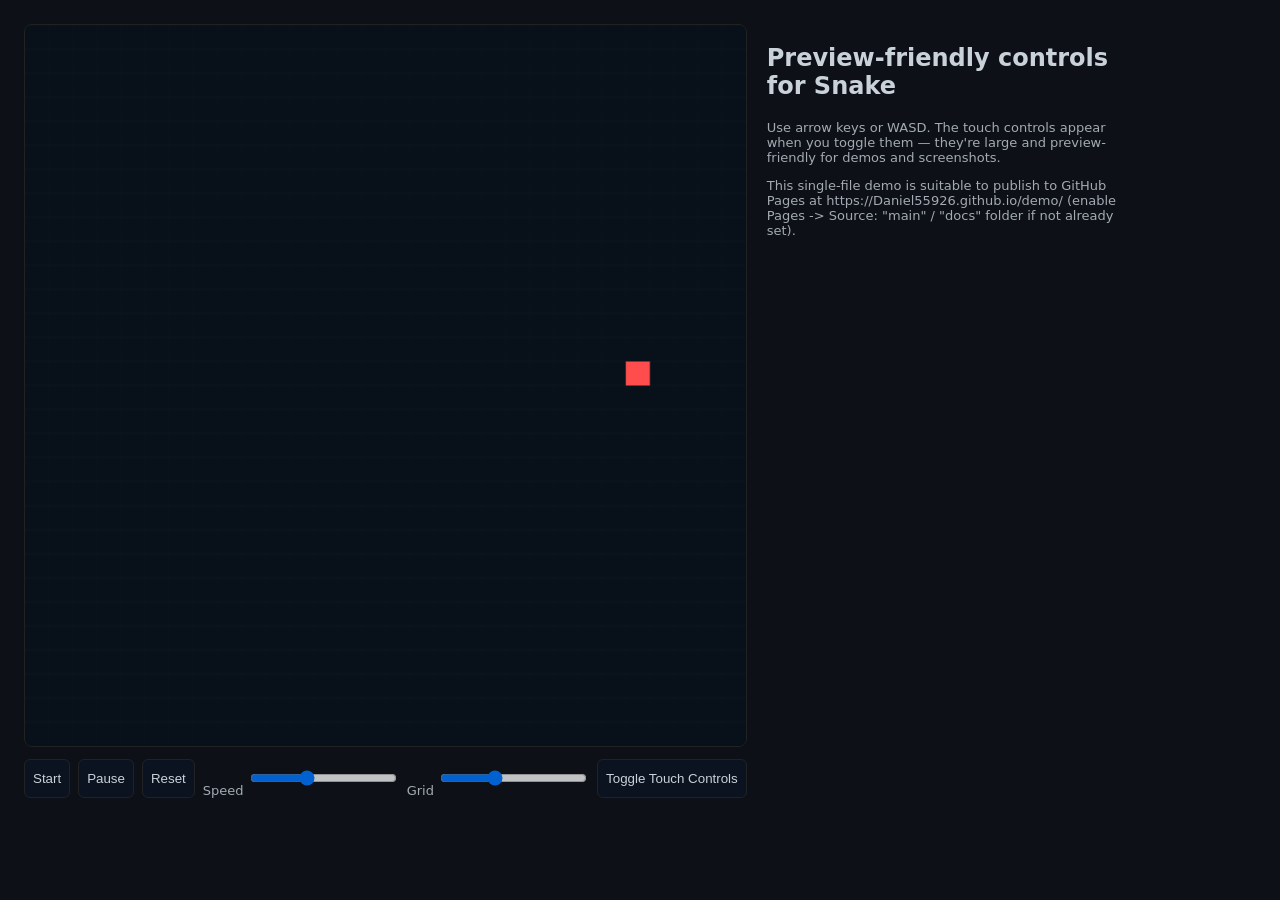
==== docs/index.html @ 6aee1303 "Add demo page (docs/index.html) for snake preview" ====
<!doctype html>
<html lang="en">
<head>
  <meta charset="utf-8" />
  <meta name="viewport" content="width=device-width,initial-scale=1" />
  <title>Snake Preview — Demo</title>
  <style>
    :root{--bg:#0d1117;--fg:#c9d1d9;--accent:#2ea44f}
    body{margin:0;font-family:system-ui,Segoe UI,Roboto,Helvetica,Arial,sans-serif;background:var(--bg);color:var(--fg);display:flex;gap:20px;align-items:flex-start;padding:24px}
    .wrap{display:flex;flex-direction:column;gap:12px}
    canvas{background:#08111a;border:1px solid #222;border-radius:8px}
    .controls{display:flex;flex-wrap:wrap;gap:8px}
    .controls button, .controls input[type=range]{background:#0b1220;color:var(--fg);border:1px solid #222;padding:8px;border-radius:6px}
    .meta{max-width:360px}
    .hint{opacity:.8;font-size:13px}
  </style>
</head>
<body>
  <div class="wrap">
    <canvas id="c" width="480" height="480"></canvas>
    <div class="controls">
      <button id="start">Start</button>
      <button id="pause">Pause</button>
      <button id="reset">Reset</button>
      <label class="hint">Speed <input id="speed" type="range" min="1" max="15" value="6"/></label>
      <label class="hint">Grid <input id="grid" type="range" min="8" max="32" value="16"/></label>
      <button id="controlsToggle">Toggle Touch Controls</button>
    </div>
  </div>
  <div class="meta">
    <h2>Preview-friendly controls for Snake</h2>
    <p class="hint">Use arrow keys or WASD. The touch controls appear when you toggle them — they're large and preview-friendly for demos and screenshots.</p>
    <p class="hint">This single-file demo is suitable to publish to GitHub Pages at https://Daniel55926.github.io/demo/ (enable Pages -> Source: "main" / "docs" folder if not already set).</p>
    <div id="touch" style="display:none;margin-top:12px;">
      <div style="display:flex;gap:6px;flex-wrap:wrap;">
        <button data-dir="up" style="padding:18px 22px;font-size:18px">↑</button>
        <button data-dir="left" style="padding:18px 22px;font-size:18px">←</button>
        <button data-dir="down" style="padding:18px 22px;font-size:18px">↓</button>
        <button data-dir="right" style="padding:18px 22px;font-size:18px">→</button>
      </div>
    </div>
  </div>

  <script>
    const canvas = document.getElementById('c');
    const ctx = canvas.getContext('2d');
    let grid = 16;
    let speed = 6;
    let px = 10, py = 10;
    let vx = 0, vy = 0;
    let trail = [];
    let tail = 5;
    let appleX = 15, appleY = 15;
    let running = false;
    const startBtn = document.getElementById('start');
    const pauseBtn = document.getElementById('pause');
    const resetBtn = document.getElementById('reset');
    const speedInput = document.getElementById('speed');
    const gridInput = document.getElementById('grid');
    const controlsToggle = document.getElementById('controlsToggle');
    const touchArea = document.getElementById('touch');

    function rnd(min,max){return Math.floor(Math.random()*(max-min+1))+min}
    function placeApple(){appleX = rnd(0, (canvas.width/grid)-1); appleY = rnd(0, (canvas.height/grid)-1)}

    function gameLoop(){
      if(!running) return;
      for(let i=0;i<speed;i++){ 
        px += vx; py += vy;
        if(px<0) px = canvas.width/grid -1;
        if(px>canvas.width/grid-1) px = 0;
        if(py<0) py = canvas.height/grid -1;
        if(py>canvas.height/grid-1) py = 0;
        trail.push({x:px,y:py});
        while(trail.length>tail) trail.shift();
        for(let t of trail){
          if(t.x===px && t.y===py && !(t===trail[trail.length-1])){ // collided
            running=false; break;
          }
        }
        if(px===appleX && py===appleY){ tail++; placeApple(); }
      }
      draw();
      setTimeout(gameLoop, 1000/20);
    }

    function draw(){
      ctx.fillStyle = '#08111a'; ctx.fillRect(0,0,canvas.width,canvas.height);
      // apple
      ctx.fillStyle = '#ff4d4d'; ctx.fillRect(appleX*grid, appleY*grid, grid, grid);
      // snake
      ctx.fillStyle = '#2ea44f';
      for(let s of trail) ctx.fillRect(s.x*grid+1, s.y*grid+1, grid-2, grid-2);
      // grid overlay if small
      if(grid<=18){ ctx.strokeStyle='rgba(255,255,255,0.02)'; ctx.lineWidth=1; for(let x=0;x<canvas.width;x+=grid){ctx.beginPath();ctx.moveTo(x,0);ctx.lineTo(x,canvas.height);ctx.stroke()} for(let y=0;y<canvas.height;y+=grid){ctx.beginPath();ctx.moveTo(0,y);ctx.lineTo(canvas.width,y);ctx.stroke()} }
    }

    function reset(){ px=10;py=10;vx=0;vy=0;trail=[];tail=5;placeApple(); draw(); }

    document.addEventListener('keydown', e=>{
      const k = e.key.toLowerCase();
      if(['arrowup','w'].includes(e.key.toLowerCase())){ vx=0;vy=-1 }
      if(['arrowdown','s'].includes(e.key.toLowerCase())){ vx=0;vy=1 }
      if(['arrowleft','a'].includes(e.key.toLowerCase())){ vx=-1;vy=0 }
      if(['arrowright','d'].includes(e.key.toLowerCase())){ vx=1;vy=0 }
    });

    startBtn.addEventListener('click', ()=>{ if(!running){ running=true; gameLoop(); } });
    pauseBtn.addEventListener('click', ()=>{ running=false; });
    resetBtn.addEventListener('click', ()=>{ running=false; reset(); });
    speedInput.addEventListener('input', e=>{ speed = parseInt(e.target.value,10); });
    gridInput.addEventListener('input', e=>{ grid = parseInt(e.target.value,10); });
    controlsToggle.addEventListener('click', ()=>{ touchArea.style.display = touchArea.style.display==='none' ? 'block' : 'none' });

    touchArea.addEventListener('click', e=>{ const b = e.target.closest('button'); if(!b) return; const dir = b.dataset.dir; if(dir==='up'){vx=0;vy=-1} if(dir==='down'){vx=0;vy=1} if(dir==='left'){vx=-1;vy=0} if(dir==='right'){vx=1;vy=0} });

    // initial
    reset();
  </script>
</body>
</html>
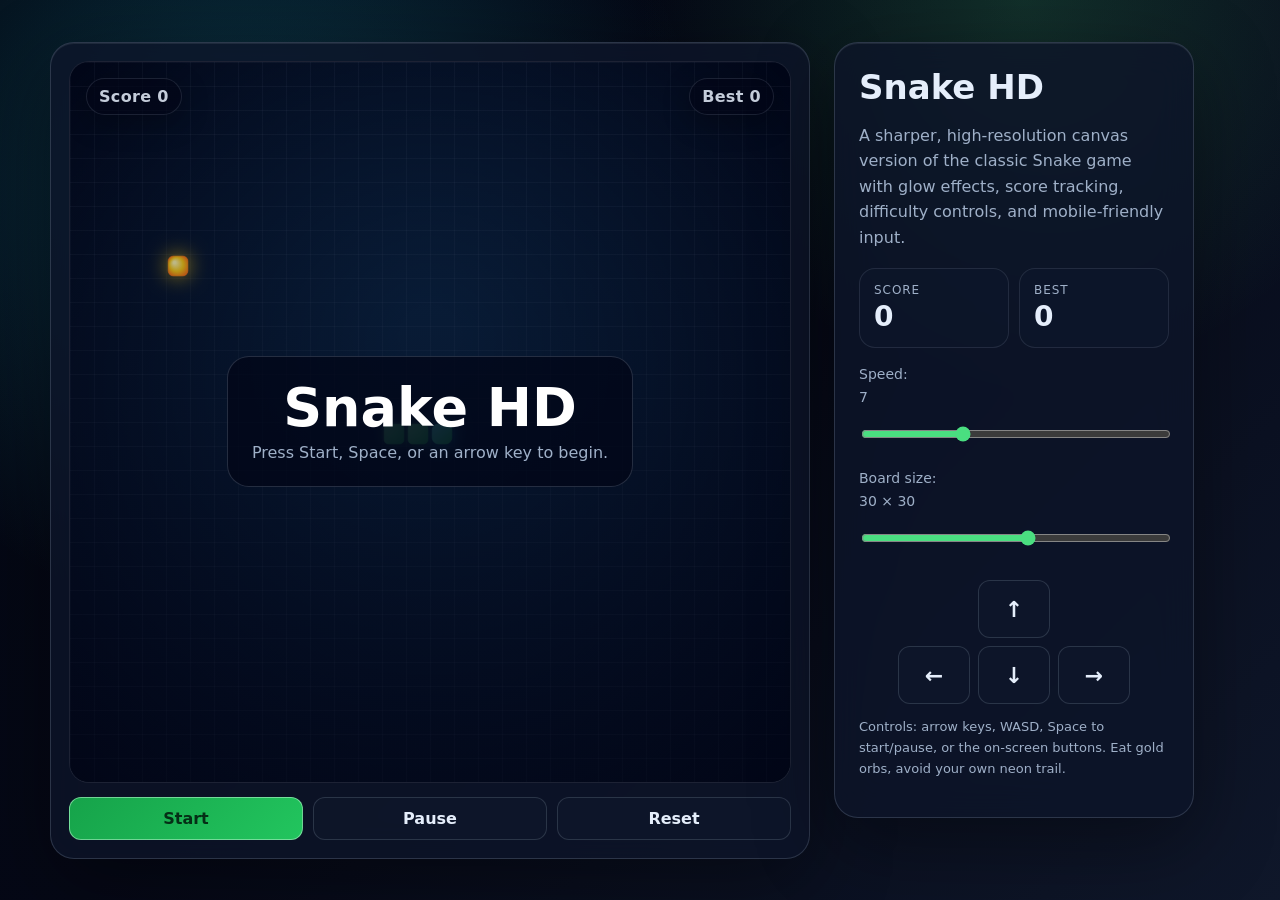
==== commit 0f46bd88: "Improve Snake HD demo" ====
--- a/docs/index.html
+++ b/docs/index.html
@@ -3,118 +3,390 @@
 <head>
   <meta charset="utf-8" />
   <meta name="viewport" content="width=device-width,initial-scale=1" />
-  <title>Snake Preview — Demo</title>
+  <title>Snake HD — Demo</title>
   <style>
-    :root{--bg:#0d1117;--fg:#c9d1d9;--accent:#2ea44f}
-    body{margin:0;font-family:system-ui,Segoe UI,Roboto,Helvetica,Arial,sans-serif;background:var(--bg);color:var(--fg);display:flex;gap:20px;align-items:flex-start;padding:24px}
-    .wrap{display:flex;flex-direction:column;gap:12px}
-    canvas{background:#08111a;border:1px solid #222;border-radius:8px}
-    .controls{display:flex;flex-wrap:wrap;gap:8px}
-    .controls button, .controls input[type=range]{background:#0b1220;color:var(--fg);border:1px solid #222;padding:8px;border-radius:6px}
-    .meta{max-width:360px}
-    .hint{opacity:.8;font-size:13px}
+    :root{
+      color-scheme:dark;
+      --bg:#050816;
+      --panel:rgba(13,21,42,.78);
+      --panel-border:rgba(148,163,184,.24);
+      --fg:#e5eefb;
+      --muted:#9fb0c8;
+      --accent:#4ade80;
+      --accent-2:#22d3ee;
+      --danger:#fb7185;
+      --gold:#facc15;
+    }
+    *{box-sizing:border-box}
+    body{
+      min-height:100vh;
+      margin:0;
+      font-family:Inter,ui-sans-serif,system-ui,-apple-system,BlinkMacSystemFont,"Segoe UI",Roboto,Helvetica,Arial,sans-serif;
+      color:var(--fg);
+      background:
+        radial-gradient(circle at 20% 20%,rgba(34,211,238,.22),transparent 28rem),
+        radial-gradient(circle at 80% 0%,rgba(74,222,128,.18),transparent 24rem),
+        linear-gradient(135deg,#030712 0%,var(--bg) 45%,#0f172a 100%);
+      display:grid;
+      place-items:center;
+      padding:24px;
+    }
+    .shell{
+      width:min(1180px,100%);
+      display:grid;
+      grid-template-columns:minmax(320px,760px) minmax(280px,360px);
+      gap:24px;
+      align-items:start;
+    }
+    .card{
+      background:var(--panel);
+      border:1px solid var(--panel-border);
+      border-radius:24px;
+      box-shadow:0 24px 80px rgba(0,0,0,.38), inset 0 1px 0 rgba(255,255,255,.08);
+      backdrop-filter:blur(18px);
+    }
+    .game-card{padding:18px}
+    .canvas-wrap{
+      position:relative;
+      overflow:hidden;
+      border-radius:20px;
+      border:1px solid rgba(148,163,184,.18);
+      background:#020617;
+      box-shadow:inset 0 0 50px rgba(34,211,238,.08);
+    }
+    canvas{
+      display:block;
+      width:100%;
+      aspect-ratio:1/1;
+      image-rendering:auto;
+    }
+    .hud{
+      position:absolute;
+      inset:16px 16px auto 16px;
+      display:flex;
+      justify-content:space-between;
+      gap:12px;
+      pointer-events:none;
+    }
+    .pill{
+      padding:8px 12px;
+      border-radius:999px;
+      background:rgba(2,6,23,.64);
+      border:1px solid rgba(148,163,184,.2);
+      color:var(--fg);
+      font-weight:700;
+      letter-spacing:.02em;
+      box-shadow:0 8px 28px rgba(0,0,0,.28);
+    }
+    .overlay{
+      position:absolute;
+      inset:0;
+      display:grid;
+      place-items:center;
+      padding:24px;
+      text-align:center;
+      background:linear-gradient(180deg,rgba(2,6,23,.12),rgba(2,6,23,.62));
+      opacity:0;
+      pointer-events:none;
+      transition:opacity .2s ease;
+    }
+    .overlay.visible{opacity:1;pointer-events:auto}
+    .overlay-panel{
+      max-width:440px;
+      padding:24px;
+      border-radius:22px;
+      background:rgba(2,6,23,.74);
+      border:1px solid rgba(148,163,184,.24);
+    }
+    .overlay h1{margin:0 0 8px;font-size:clamp(30px,5vw,54px);line-height:1;color:white}
+    .overlay p{margin:0;color:var(--muted)}
+    .controls{
+      display:grid;
+      grid-template-columns:repeat(3,1fr);
+      gap:10px;
+      margin-top:14px;
+    }
+    button,.select-row select,input[type=range]{
+      border:1px solid rgba(148,163,184,.22);
+      background:rgba(15,23,42,.84);
+      color:var(--fg);
+      border-radius:12px;
+      padding:11px 14px;
+      font:inherit;
+    }
+    button{
+      cursor:pointer;
+      font-weight:800;
+      transition:transform .14s ease,border-color .14s ease,background .14s ease;
+    }
+    button:hover{transform:translateY(-1px);border-color:rgba(74,222,128,.65)}
+    button.primary{background:linear-gradient(135deg,#16a34a,#22c55e);color:#052e16;border-color:rgba(187,247,208,.55)}
+    .side{padding:24px}
+    .side h1{margin:0 0 8px;font-size:34px}
+    .side p{color:var(--muted);line-height:1.6}
+    .stats{display:grid;grid-template-columns:1fr 1fr;gap:10px;margin:18px 0}
+    .stat{padding:14px;border-radius:16px;background:rgba(15,23,42,.72);border:1px solid rgba(148,163,184,.16)}
+    .stat small{display:block;color:var(--muted);font-size:12px;text-transform:uppercase;letter-spacing:.08em}
+    .stat strong{display:block;margin-top:3px;font-size:28px}
+    .settings{display:grid;gap:14px;margin-top:18px}
+    label{display:grid;gap:7px;color:var(--muted);font-size:14px}
+    input[type=range]{width:100%;accent-color:var(--accent)}
+    .touch-pad{display:grid;grid-template-columns:repeat(3,72px);gap:8px;justify-content:center;margin-top:20px}
+    .touch-pad button{min-height:58px;font-size:22px}
+    .touch-pad .blank{visibility:hidden}
+    .hint{font-size:13px;color:var(--muted)}
+    @media (max-width:900px){
+      body{padding:14px}.shell{grid-template-columns:1fr}.side{order:-1}.controls{grid-template-columns:1fr 1fr}.touch-pad{display:grid}
+    }
   </style>
 </head>
 <body>
-  <div class="wrap">
-    <canvas id="c" width="480" height="480"></canvas>
-    <div class="controls">
-      <button id="start">Start</button>
-      <button id="pause">Pause</button>
-      <button id="reset">Reset</button>
-      <label class="hint">Speed <input id="speed" type="range" min="1" max="15" value="6"/></label>
-      <label class="hint">Grid <input id="grid" type="range" min="8" max="32" value="16"/></label>
-      <button id="controlsToggle">Toggle Touch Controls</button>
-    </div>
-  </div>
-  <div class="meta">
-    <h2>Preview-friendly controls for Snake</h2>
-    <p class="hint">Use arrow keys or WASD. The touch controls appear when you toggle them — they're large and preview-friendly for demos and screenshots.</p>
-    <p class="hint">This single-file demo is suitable to publish to GitHub Pages at https://Daniel55926.github.io/demo/ (enable Pages -> Source: "main" / "docs" folder if not already set).</p>
-    <div id="touch" style="display:none;margin-top:12px;">
-      <div style="display:flex;gap:6px;flex-wrap:wrap;">
-        <button data-dir="up" style="padding:18px 22px;font-size:18px">↑</button>
-        <button data-dir="left" style="padding:18px 22px;font-size:18px">←</button>
-        <button data-dir="down" style="padding:18px 22px;font-size:18px">↓</button>
-        <button data-dir="right" style="padding:18px 22px;font-size:18px">→</button>
-      </div>
-    </div>
-  </div>
+  <main class="shell">
+    <section class="card game-card" aria-label="Snake game">
+      <div class="canvas-wrap">
+        <canvas id="game" width="960" height="960"></canvas>
+        <div class="hud">
+          <div class="pill">Score <span id="scoreHud">0</span></div>
+          <div class="pill">Best <span id="bestHud">0</span></div>
+        </div>
+        <div id="overlay" class="overlay visible">
+          <div class="overlay-panel">
+            <h1>Snake HD</h1>
+            <p id="overlayText">Press Start, Space, or an arrow key to begin.</p>
+          </div>
+        </div>
+      </div>
+      <div class="controls">
+        <button id="start" class="primary">Start</button>
+        <button id="pause">Pause</button>
+        <button id="reset">Reset</button>
+      </div>
+    </section>
+
+    <aside class="card side">
+      <h1>Snake HD</h1>
+      <p>A sharper, high-resolution canvas version of the classic Snake game with glow effects, score tracking, difficulty controls, and mobile-friendly input.</p>
+      <div class="stats">
+        <div class="stat"><small>Score</small><strong id="score">0</strong></div>
+        <div class="stat"><small>Best</small><strong id="best">0</strong></div>
+      </div>
+      <div class="settings">
+        <label>Speed: <span id="speedValue">7</span>
+          <input id="speed" type="range" min="4" max="14" value="7" />
+        </label>
+        <label>Board size: <span id="boardValue">30 × 30</span>
+          <input id="board" type="range" min="18" max="40" value="30" />
+        </label>
+      </div>
+      <div class="touch-pad" aria-label="Touch controls">
+        <button class="blank" tabindex="-1"> </button><button data-dir="up">↑</button><button class="blank" tabindex="-1"> </button>
+        <button data-dir="left">←</button><button data-dir="down">↓</button><button data-dir="right">→</button>
+      </div>
+      <p class="hint">Controls: arrow keys, WASD, Space to start/pause, or the on-screen buttons. Eat gold orbs, avoid your own neon trail.</p>
+    </aside>
+  </main>
 
   <script>
-    const canvas = document.getElementById('c');
+    const canvas = document.getElementById('game');
     const ctx = canvas.getContext('2d');
-    let grid = 16;
-    let speed = 6;
-    let px = 10, py = 10;
-    let vx = 0, vy = 0;
-    let trail = [];
-    let tail = 5;
-    let appleX = 15, appleY = 15;
-    let running = false;
-    const startBtn = document.getElementById('start');
-    const pauseBtn = document.getElementById('pause');
-    const resetBtn = document.getElementById('reset');
+    const scoreEls = [document.getElementById('score'), document.getElementById('scoreHud')];
+    const bestEls = [document.getElementById('best'), document.getElementById('bestHud')];
     const speedInput = document.getElementById('speed');
-    const gridInput = document.getElementById('grid');
-    const controlsToggle = document.getElementById('controlsToggle');
-    const touchArea = document.getElementById('touch');
-
-    function rnd(min,max){return Math.floor(Math.random()*(max-min+1))+min}
-    function placeApple(){appleX = rnd(0, (canvas.width/grid)-1); appleY = rnd(0, (canvas.height/grid)-1)}
-
-    function gameLoop(){
-      if(!running) return;
-      for(let i=0;i<speed;i++){ 
-        px += vx; py += vy;
-        if(px<0) px = canvas.width/grid -1;
-        if(px>canvas.width/grid-1) px = 0;
-        if(py<0) py = canvas.height/grid -1;
-        if(py>canvas.height/grid-1) py = 0;
-        trail.push({x:px,y:py});
-        while(trail.length>tail) trail.shift();
-        for(let t of trail){
-          if(t.x===px && t.y===py && !(t===trail[trail.length-1])){ // collided
-            running=false; break;
-          }
+    const boardInput = document.getElementById('board');
+    const speedValue = document.getElementById('speedValue');
+    const boardValue = document.getElementById('boardValue');
+    const overlay = document.getElementById('overlay');
+    const overlayText = document.getElementById('overlayText');
+
+    const state = {
+      board: 30,
+      speed: 7,
+      snake: [],
+      direction: {x: 1, y: 0},
+      nextDirection: {x: 1, y: 0},
+      apple: {x: 22, y: 15},
+      score: 0,
+      best: Number(localStorage.getItem('snake-hd-best') || 0),
+      running: false,
+      gameOver: false,
+      lastTime: 0,
+      accumulator: 0
+    };
+
+    function cellSize(){ return canvas.width / state.board; }
+    function center(){ return Math.floor(state.board / 2); }
+    function sameCell(a,b){ return a.x === b.x && a.y === b.y; }
+    function randomCell(){ return {x: Math.floor(Math.random() * state.board), y: Math.floor(Math.random() * state.board)}; }
+
+    function updateText(){
+      scoreEls.forEach(el => { el.textContent = state.score; });
+      bestEls.forEach(el => { el.textContent = state.best; });
+      speedValue.textContent = state.speed;
+      boardValue.textContent = `${state.board} × ${state.board}`;
+    }
+
+    function placeApple(){
+      let next = randomCell();
+      while(state.snake.some(segment => sameCell(segment, next))){ next = randomCell(); }
+      state.apple = next;
+    }
+
+    function reset(){
+      const mid = center();
+      state.snake = [
+        {x: mid, y: mid},
+        {x: mid - 1, y: mid},
+        {x: mid - 2, y: mid}
+      ];
+      state.direction = {x: 1, y: 0};
+      state.nextDirection = {x: 1, y: 0};
+      state.score = 0;
+      state.gameOver = false;
+      state.accumulator = 0;
+      placeApple();
+      updateText();
+      draw();
+    }
+
+    function setRunning(running){
+      if(state.running === running && !(state.gameOver && running)) return;
+      if(state.gameOver && running) reset();
+      state.running = running;
+      overlay.classList.toggle('visible', !running);
+      overlayText.textContent = state.gameOver
+        ? 'Game over! Press Start, Reset, or Space to try again.'
+        : 'Paused. Press Start, Space, or an arrow key to continue.';
+      if(running) requestAnimationFrame(loop);
+    }
+
+    function setDirection(x,y){
+      if(state.direction.x + x === 0 && state.direction.y + y === 0) return;
+      state.nextDirection = {x,y};
+      if(!state.running) setRunning(true);
+    }
+
+    function step(){
+      state.direction = state.nextDirection;
+      const head = state.snake[0];
+      const next = {
+        x: (head.x + state.direction.x + state.board) % state.board,
+        y: (head.y + state.direction.y + state.board) % state.board
+      };
+
+      if(state.snake.some(segment => sameCell(segment, next))){
+        state.gameOver = true;
+        setRunning(false);
+        return;
+      }
+
+      state.snake.unshift(next);
+      if(sameCell(next, state.apple)){
+        state.score += 10;
+        if(state.score > state.best){
+          state.best = state.score;
+          localStorage.setItem('snake-hd-best', state.best);
         }
-        if(px===appleX && py===appleY){ tail++; placeApple(); }
+        placeApple();
+      } else {
+        state.snake.pop();
+      }
+      updateText();
+    }
+
+    function drawBackground(size){
+      const gradient = ctx.createRadialGradient(canvas.width*.5, canvas.height*.38, 40, canvas.width*.5, canvas.height*.5, canvas.width*.72);
+      gradient.addColorStop(0, '#0b2442');
+      gradient.addColorStop(1, '#020617');
+      ctx.fillStyle = gradient;
+      ctx.fillRect(0,0,canvas.width,canvas.height);
+
+      ctx.strokeStyle = 'rgba(148, 163, 184, .075)';
+      ctx.lineWidth = 1;
+      for(let i = 0; i <= state.board; i++){
+        const p = Math.round(i * size) + .5;
+        ctx.beginPath(); ctx.moveTo(p,0); ctx.lineTo(p,canvas.height); ctx.stroke();
+        ctx.beginPath(); ctx.moveTo(0,p); ctx.lineTo(canvas.width,p); ctx.stroke();
+      }
+    }
+
+    function roundedCell(x,y,size,radius){
+      const inset = Math.max(2, size * .08);
+      const px = x * size + inset;
+      const py = y * size + inset;
+      const box = size - inset * 2;
+      ctx.beginPath();
+      ctx.roundRect(px, py, box, box, radius);
+    }
+
+    function draw(){
+      const size = cellSize();
+      drawBackground(size);
+
+      ctx.save();
+      ctx.shadowColor = 'rgba(250,204,21,.85)';
+      ctx.shadowBlur = 28;
+      const appleGradient = ctx.createRadialGradient((state.apple.x+.35)*size,(state.apple.y+.35)*size,size*.05,(state.apple.x+.5)*size,(state.apple.y+.5)*size,size*.48);
+      appleGradient.addColorStop(0, '#fff7ad');
+      appleGradient.addColorStop(.55, '#facc15');
+      appleGradient.addColorStop(1, '#f97316');
+      ctx.fillStyle = appleGradient;
+      roundedCell(state.apple.x, state.apple.y, size, size*.22);
+      ctx.fill();
+      ctx.restore();
+
+      state.snake.forEach((segment, index) => {
+        const isHead = index === 0;
+        const alpha = 1 - (index / Math.max(state.snake.length, 1)) * .46;
+        ctx.save();
+        ctx.shadowColor = isHead ? 'rgba(34,211,238,.85)' : 'rgba(74,222,128,.62)';
+        ctx.shadowBlur = isHead ? 26 : 14;
+        const bodyGradient = ctx.createLinearGradient(segment.x*size, segment.y*size, (segment.x+1)*size, (segment.y+1)*size);
+        bodyGradient.addColorStop(0, isHead ? '#67e8f9' : `rgba(134,239,172,${alpha})`);
+        bodyGradient.addColorStop(1, isHead ? '#22c55e' : `rgba(34,197,94,${alpha})`);
+        ctx.fillStyle = bodyGradient;
+        roundedCell(segment.x, segment.y, size, isHead ? size*.26 : size*.18);
+        ctx.fill();
+        ctx.restore();
+      });
+    }
+
+    function loop(timestamp){
+      if(!state.running) return;
+      const delta = Math.min(timestamp - state.lastTime, 160);
+      state.lastTime = timestamp;
+      state.accumulator += delta;
+      const interval = 1000 / state.speed;
+      while(state.accumulator >= interval){
+        step();
+        state.accumulator -= interval;
+        if(!state.running) break;
       }
       draw();
-      setTimeout(gameLoop, 1000/20);
-    }
-
-    function draw(){
-      ctx.fillStyle = '#08111a'; ctx.fillRect(0,0,canvas.width,canvas.height);
-      // apple
-      ctx.fillStyle = '#ff4d4d'; ctx.fillRect(appleX*grid, appleY*grid, grid, grid);
-      // snake
-      ctx.fillStyle = '#2ea44f';
-      for(let s of trail) ctx.fillRect(s.x*grid+1, s.y*grid+1, grid-2, grid-2);
-      // grid overlay if small
-      if(grid<=18){ ctx.strokeStyle='rgba(255,255,255,0.02)'; ctx.lineWidth=1; for(let x=0;x<canvas.width;x+=grid){ctx.beginPath();ctx.moveTo(x,0);ctx.lineTo(x,canvas.height);ctx.stroke()} for(let y=0;y<canvas.height;y+=grid){ctx.beginPath();ctx.moveTo(0,y);ctx.lineTo(canvas.width,y);ctx.stroke()} }
-    }
-
-    function reset(){ px=10;py=10;vx=0;vy=0;trail=[];tail=5;placeApple(); draw(); }
-
-    document.addEventListener('keydown', e=>{
-      const k = e.key.toLowerCase();
-      if(['arrowup','w'].includes(e.key.toLowerCase())){ vx=0;vy=-1 }
-      if(['arrowdown','s'].includes(e.key.toLowerCase())){ vx=0;vy=1 }
-      if(['arrowleft','a'].includes(e.key.toLowerCase())){ vx=-1;vy=0 }
-      if(['arrowright','d'].includes(e.key.toLowerCase())){ vx=1;vy=0 }
+      requestAnimationFrame(loop);
+    }
+
+    document.getElementById('start').addEventListener('click', () => setRunning(true));
+    document.getElementById('pause').addEventListener('click', () => setRunning(false));
+    document.getElementById('reset').addEventListener('click', () => { setRunning(false); reset(); });
+    speedInput.addEventListener('input', event => { state.speed = Number(event.target.value); updateText(); });
+    boardInput.addEventListener('input', event => { state.board = Number(event.target.value); setRunning(false); reset(); });
+
+    document.addEventListener('keydown', event => {
+      const key = event.key.toLowerCase();
+      if(['arrowup','w'].includes(key)) setDirection(0,-1);
+      if(['arrowdown','s'].includes(key)) setDirection(0,1);
+      if(['arrowleft','a'].includes(key)) setDirection(-1,0);
+      if(['arrowright','d'].includes(key)) setDirection(1,0);
+      if(key === ' '){ event.preventDefault(); setRunning(!state.running); }
     });
 
-    startBtn.addEventListener('click', ()=>{ if(!running){ running=true; gameLoop(); } });
-    pauseBtn.addEventListener('click', ()=>{ running=false; });
-    resetBtn.addEventListener('click', ()=>{ running=false; reset(); });
-    speedInput.addEventListener('input', e=>{ speed = parseInt(e.target.value,10); });
-    gridInput.addEventListener('input', e=>{ grid = parseInt(e.target.value,10); });
-    controlsToggle.addEventListener('click', ()=>{ touchArea.style.display = touchArea.style.display==='none' ? 'block' : 'none' });
-
-    touchArea.addEventListener('click', e=>{ const b = e.target.closest('button'); if(!b) return; const dir = b.dataset.dir; if(dir==='up'){vx=0;vy=-1} if(dir==='down'){vx=0;vy=1} if(dir==='left'){vx=-1;vy=0} if(dir==='right'){vx=1;vy=0} });
-
-    // initial
+    document.querySelector('.touch-pad').addEventListener('click', event => {
+      const button = event.target.closest('button[data-dir]');
+      if(!button) return;
+      const directions = {up:[0,-1],down:[0,1],left:[-1,0],right:[1,0]};
+      setDirection(...directions[button.dataset.dir]);
+    });
+
     reset();
   </script>
 </body>
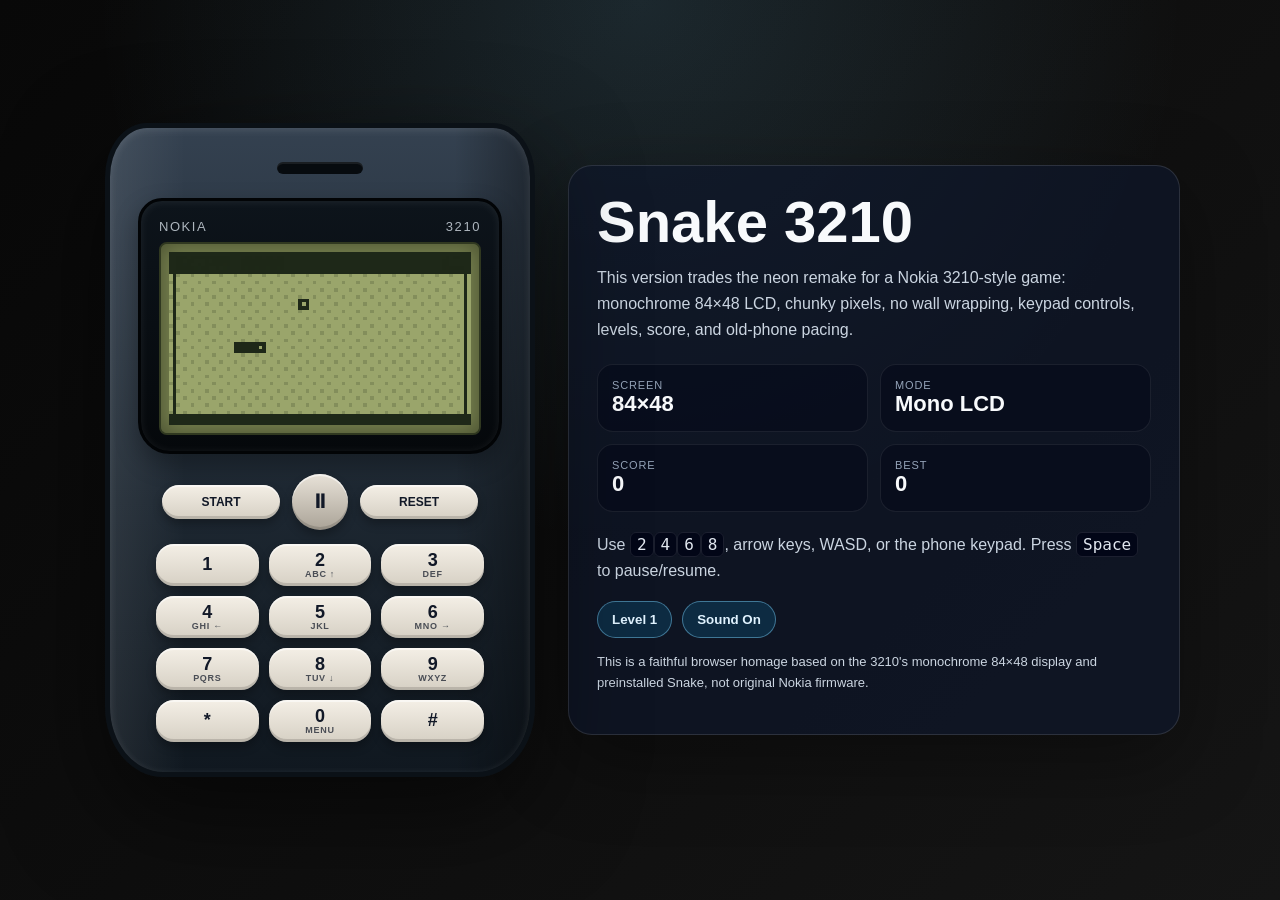
==== commit c586bc92: "Rework Snake as Nokia 3210 homage" ====
--- a/docs/index.html
+++ b/docs/index.html
@@ -3,391 +3,414 @@
 <head>
   <meta charset="utf-8" />
   <meta name="viewport" content="width=device-width,initial-scale=1" />
-  <title>Snake HD — Demo</title>
+  <title>Snake 3210 — Demo</title>
   <style>
     :root{
       color-scheme:dark;
-      --bg:#050816;
-      --panel:rgba(13,21,42,.78);
-      --panel-border:rgba(148,163,184,.24);
-      --fg:#e5eefb;
-      --muted:#9fb0c8;
-      --accent:#4ade80;
-      --accent-2:#22d3ee;
-      --danger:#fb7185;
-      --gold:#facc15;
+      --page:#151515;
+      --phone:#1f2933;
+      --phone-edge:#0b1117;
+      --bezel:#111820;
+      --lcd:#9aa56b;
+      --lcd-dark:#1e2818;
+      --lcd-faint:rgba(30,40,24,.16);
+      --key:#d6d0c4;
+      --key-dark:#9f988d;
+      --accent:#7dd3fc;
     }
     *{box-sizing:border-box}
     body{
       min-height:100vh;
       margin:0;
-      font-family:Inter,ui-sans-serif,system-ui,-apple-system,BlinkMacSystemFont,"Segoe UI",Roboto,Helvetica,Arial,sans-serif;
-      color:var(--fg);
-      background:
-        radial-gradient(circle at 20% 20%,rgba(34,211,238,.22),transparent 28rem),
-        radial-gradient(circle at 80% 0%,rgba(74,222,128,.18),transparent 24rem),
-        linear-gradient(135deg,#030712 0%,var(--bg) 45%,#0f172a 100%);
       display:grid;
       place-items:center;
       padding:24px;
-    }
-    .shell{
-      width:min(1180px,100%);
+      background:
+        radial-gradient(circle at 50% 0%,rgba(125,211,252,.14),transparent 34rem),
+        linear-gradient(135deg,#080808,var(--page));
+      color:#f8fafc;
+      font-family:Arial,Helvetica,sans-serif;
+    }
+    .layout{
+      width:min(1080px,100%);
       display:grid;
-      grid-template-columns:minmax(320px,760px) minmax(280px,360px);
-      gap:24px;
-      align-items:start;
-    }
-    .card{
-      background:var(--panel);
-      border:1px solid var(--panel-border);
-      border-radius:24px;
-      box-shadow:0 24px 80px rgba(0,0,0,.38), inset 0 1px 0 rgba(255,255,255,.08);
-      backdrop-filter:blur(18px);
-    }
-    .game-card{padding:18px}
-    .canvas-wrap{
+      grid-template-columns:minmax(310px,440px) minmax(280px,1fr);
+      gap:28px;
+      align-items:center;
+    }
+    .phone{
       position:relative;
-      overflow:hidden;
-      border-radius:20px;
-      border:1px solid rgba(148,163,184,.18);
-      background:#020617;
-      box-shadow:inset 0 0 50px rgba(34,211,238,.08);
+      width:min(430px,100%);
+      margin:auto;
+      padding:34px 28px 30px;
+      border-radius:42px 42px 58px 58px / 54px 54px 70px 70px;
+      background:
+        linear-gradient(90deg,rgba(255,255,255,.08),transparent 18%,transparent 82%,rgba(0,0,0,.34)),
+        linear-gradient(180deg,#344150,#1d2731 58%,#101820);
+      border:5px solid var(--phone-edge);
+      box-shadow:0 36px 100px rgba(0,0,0,.55), inset 0 2px 8px rgba(255,255,255,.12);
+    }
+    .speaker{
+      width:86px;
+      height:12px;
+      margin:0 auto 24px;
+      border-radius:999px;
+      background:#070b0f;
+      box-shadow:inset 0 2px 0 rgba(255,255,255,.08);
+    }
+    .screen-bezel{
+      padding:18px 18px 16px;
+      border-radius:24px 24px 32px 32px;
+      background:linear-gradient(180deg,#0d141b,#05080b);
+      border:3px solid #020406;
+      box-shadow:inset 0 1px 10px rgba(255,255,255,.08),0 10px 24px rgba(0,0,0,.3);
+    }
+    .brand{
+      display:flex;
+      justify-content:space-between;
+      align-items:center;
+      margin-bottom:8px;
+      color:#dbe4ec;
+      font-size:13px;
+      letter-spacing:.12em;
+      text-transform:uppercase;
+      opacity:.78;
+    }
+    .lcd-wrap{
+      position:relative;
+      padding:8px;
+      border-radius:8px;
+      background:#76804e;
+      border:2px solid #303820;
+      box-shadow:inset 0 0 22px rgba(0,0,0,.4);
     }
     canvas{
       display:block;
       width:100%;
-      aspect-ratio:1/1;
-      image-rendering:auto;
-    }
-    .hud{
-      position:absolute;
-      inset:16px 16px auto 16px;
-      display:flex;
-      justify-content:space-between;
+      aspect-ratio:84/48;
+      image-rendering:pixelated;
+      image-rendering:crisp-edges;
+      background:var(--lcd);
+    }
+    .softkeys{
+      display:grid;
+      grid-template-columns:1fr 56px 1fr;
       gap:12px;
-      pointer-events:none;
-    }
-    .pill{
-      padding:8px 12px;
-      border-radius:999px;
-      background:rgba(2,6,23,.64);
-      border:1px solid rgba(148,163,184,.2);
-      color:var(--fg);
-      font-weight:700;
-      letter-spacing:.02em;
-      box-shadow:0 8px 28px rgba(0,0,0,.28);
-    }
-    .overlay{
-      position:absolute;
-      inset:0;
-      display:grid;
-      place-items:center;
-      padding:24px;
-      text-align:center;
-      background:linear-gradient(180deg,rgba(2,6,23,.12),rgba(2,6,23,.62));
-      opacity:0;
-      pointer-events:none;
-      transition:opacity .2s ease;
-    }
-    .overlay.visible{opacity:1;pointer-events:auto}
-    .overlay-panel{
-      max-width:440px;
-      padding:24px;
-      border-radius:22px;
-      background:rgba(2,6,23,.74);
-      border:1px solid rgba(148,163,184,.24);
-    }
-    .overlay h1{margin:0 0 8px;font-size:clamp(30px,5vw,54px);line-height:1;color:white}
-    .overlay p{margin:0;color:var(--muted)}
-    .controls{
-      display:grid;
-      grid-template-columns:repeat(3,1fr);
-      gap:10px;
-      margin-top:14px;
-    }
-    button,.select-row select,input[type=range]{
-      border:1px solid rgba(148,163,184,.22);
-      background:rgba(15,23,42,.84);
-      color:var(--fg);
-      border-radius:12px;
-      padding:11px 14px;
-      font:inherit;
-    }
-    button{
+      margin:20px 24px 14px;
+      align-items:center;
+    }
+    .softkey,.navkey,.numkey{
+      border:0;
+      color:#111827;
+      background:linear-gradient(180deg,#f4efe6,var(--key));
+      box-shadow:inset 0 2px rgba(255,255,255,.55), inset 0 -3px rgba(0,0,0,.14), 0 5px 10px rgba(0,0,0,.28);
       cursor:pointer;
       font-weight:800;
-      transition:transform .14s ease,border-color .14s ease,background .14s ease;
-    }
-    button:hover{transform:translateY(-1px);border-color:rgba(74,222,128,.65)}
-    button.primary{background:linear-gradient(135deg,#16a34a,#22c55e);color:#052e16;border-color:rgba(187,247,208,.55)}
-    .side{padding:24px}
-    .side h1{margin:0 0 8px;font-size:34px}
-    .side p{color:var(--muted);line-height:1.6}
-    .stats{display:grid;grid-template-columns:1fr 1fr;gap:10px;margin:18px 0}
-    .stat{padding:14px;border-radius:16px;background:rgba(15,23,42,.72);border:1px solid rgba(148,163,184,.16)}
-    .stat small{display:block;color:var(--muted);font-size:12px;text-transform:uppercase;letter-spacing:.08em}
-    .stat strong{display:block;margin-top:3px;font-size:28px}
-    .settings{display:grid;gap:14px;margin-top:18px}
-    label{display:grid;gap:7px;color:var(--muted);font-size:14px}
-    input[type=range]{width:100%;accent-color:var(--accent)}
-    .touch-pad{display:grid;grid-template-columns:repeat(3,72px);gap:8px;justify-content:center;margin-top:20px}
-    .touch-pad button{min-height:58px;font-size:22px}
-    .touch-pad .blank{visibility:hidden}
-    .hint{font-size:13px;color:var(--muted)}
-    @media (max-width:900px){
-      body{padding:14px}.shell{grid-template-columns:1fr}.side{order:-1}.controls{grid-template-columns:1fr 1fr}.touch-pad{display:grid}
-    }
+      user-select:none;
+    }
+    .softkey{height:34px;border-radius:18px;font-size:12px;text-transform:uppercase}
+    .navkey{height:56px;border-radius:50%;font-size:20px;background:linear-gradient(180deg,#e8e2d8,#aaa397)}
+    .keypad{display:grid;grid-template-columns:repeat(3,1fr);gap:10px;margin:0 18px}
+    .numkey{min-height:42px;border-radius:18px;font-size:18px;line-height:1.05}
+    .numkey small{display:block;font-size:9px;font-weight:700;letter-spacing:.08em;opacity:.72}
+    .numkey:active,.softkey:active,.navkey:active{transform:translateY(2px);box-shadow:inset 0 2px rgba(255,255,255,.3), inset 0 -1px rgba(0,0,0,.18), 0 2px 4px rgba(0,0,0,.24)}
+    .panel{
+      padding:28px;
+      border:1px solid rgba(255,255,255,.12);
+      border-radius:24px;
+      background:rgba(15,23,42,.72);
+      box-shadow:0 24px 80px rgba(0,0,0,.35);
+    }
+    .panel h1{margin:0 0 10px;font-size:clamp(32px,5vw,58px);line-height:.95}
+    .panel p{color:#cbd5e1;line-height:1.65}
+    .facts{display:grid;grid-template-columns:repeat(2,minmax(0,1fr));gap:12px;margin:20px 0}
+    .fact{padding:14px;border-radius:16px;background:rgba(2,6,23,.5);border:1px solid rgba(255,255,255,.08)}
+    .fact small{display:block;color:#94a3b8;text-transform:uppercase;letter-spacing:.08em;font-size:11px}.fact strong{font-size:22px}
+    .controls{display:flex;flex-wrap:wrap;gap:10px;margin-top:16px}.controls button{border:1px solid rgba(125,211,252,.45);border-radius:999px;background:rgba(14,165,233,.16);color:#e0f2fe;padding:10px 14px;font-weight:800;cursor:pointer}
+    .note{font-size:13px;color:#94a3b8}.kbd{font-family:ui-monospace,SFMono-Regular,Menlo,monospace;background:#020617;border:1px solid rgba(255,255,255,.1);padding:2px 6px;border-radius:6px;color:#e2e8f0}
+    @media (max-width:860px){body{padding:14px}.layout{grid-template-columns:1fr}.panel{order:-1}.phone{max-width:390px}.keypad{gap:8px}.numkey{min-height:38px}}
   </style>
 </head>
 <body>
-  <main class="shell">
-    <section class="card game-card" aria-label="Snake game">
-      <div class="canvas-wrap">
-        <canvas id="game" width="960" height="960"></canvas>
-        <div class="hud">
-          <div class="pill">Score <span id="scoreHud">0</span></div>
-          <div class="pill">Best <span id="bestHud">0</span></div>
-        </div>
-        <div id="overlay" class="overlay visible">
-          <div class="overlay-panel">
-            <h1>Snake HD</h1>
-            <p id="overlayText">Press Start, Space, or an arrow key to begin.</p>
-          </div>
-        </div>
+  <main class="layout">
+    <section class="phone" aria-label="Nokia 3210-style phone frame">
+      <div class="speaker" aria-hidden="true"></div>
+      <div class="screen-bezel">
+        <div class="brand"><span>NOKIA</span><span>3210</span></div>
+        <div class="lcd-wrap"><canvas id="screen" width="84" height="48" aria-label="Monochrome Snake game screen"></canvas></div>
       </div>
-      <div class="controls">
-        <button id="start" class="primary">Start</button>
-        <button id="pause">Pause</button>
-        <button id="reset">Reset</button>
+      <div class="softkeys">
+        <button class="softkey" id="startBtn">Start</button>
+        <button class="navkey" id="pauseBtn">⏸</button>
+        <button class="softkey" id="resetBtn">Reset</button>
+      </div>
+      <div class="keypad" aria-label="Phone keypad controls">
+        <button class="numkey">1<small></small></button><button class="numkey" data-dir="up">2<small>ABC ↑</small></button><button class="numkey">3<small>DEF</small></button>
+        <button class="numkey" data-dir="left">4<small>GHI ←</small></button><button class="numkey">5<small>JKL</small></button><button class="numkey" data-dir="right">6<small>MNO →</small></button>
+        <button class="numkey">7<small>PQRS</small></button><button class="numkey" data-dir="down">8<small>TUV ↓</small></button><button class="numkey">9<small>WXYZ</small></button>
+        <button class="numkey">*</button><button class="numkey">0<small>MENU</small></button><button class="numkey">#</button>
       </div>
     </section>
 
-    <aside class="card side">
-      <h1>Snake HD</h1>
-      <p>A sharper, high-resolution canvas version of the classic Snake game with glow effects, score tracking, difficulty controls, and mobile-friendly input.</p>
-      <div class="stats">
-        <div class="stat"><small>Score</small><strong id="score">0</strong></div>
-        <div class="stat"><small>Best</small><strong id="best">0</strong></div>
+    <aside class="panel">
+      <h1>Snake 3210</h1>
+      <p>This version trades the neon remake for a Nokia 3210-style game: monochrome 84×48 LCD, chunky pixels, no wall wrapping, keypad controls, levels, score, and old-phone pacing.</p>
+      <div class="facts">
+        <div class="fact"><small>Screen</small><strong>84×48</strong></div>
+        <div class="fact"><small>Mode</small><strong>Mono LCD</strong></div>
+        <div class="fact"><small>Score</small><strong id="scoreText">0</strong></div>
+        <div class="fact"><small>Best</small><strong id="bestText">0</strong></div>
       </div>
-      <div class="settings">
-        <label>Speed: <span id="speedValue">7</span>
-          <input id="speed" type="range" min="4" max="14" value="7" />
-        </label>
-        <label>Board size: <span id="boardValue">30 × 30</span>
-          <input id="board" type="range" min="18" max="40" value="30" />
-        </label>
-      </div>
-      <div class="touch-pad" aria-label="Touch controls">
-        <button class="blank" tabindex="-1"> </button><button data-dir="up">↑</button><button class="blank" tabindex="-1"> </button>
-        <button data-dir="left">←</button><button data-dir="down">↓</button><button data-dir="right">→</button>
-      </div>
-      <p class="hint">Controls: arrow keys, WASD, Space to start/pause, or the on-screen buttons. Eat gold orbs, avoid your own neon trail.</p>
+      <p>Use <span class="kbd">2</span><span class="kbd">4</span><span class="kbd">6</span><span class="kbd">8</span>, arrow keys, WASD, or the phone keypad. Press <span class="kbd">Space</span> to pause/resume.</p>
+      <div class="controls"><button id="levelBtn">Level 1</button><button id="soundBtn">Sound On</button></div>
+      <p class="note">This is a faithful browser homage based on the 3210's monochrome 84×48 display and preinstalled Snake, not original Nokia firmware.</p>
     </aside>
   </main>
 
   <script>
-    const canvas = document.getElementById('game');
+    const canvas = document.getElementById('screen');
     const ctx = canvas.getContext('2d');
-    const scoreEls = [document.getElementById('score'), document.getElementById('scoreHud')];
-    const bestEls = [document.getElementById('best'), document.getElementById('bestHud')];
-    const speedInput = document.getElementById('speed');
-    const boardInput = document.getElementById('board');
-    const speedValue = document.getElementById('speedValue');
-    const boardValue = document.getElementById('boardValue');
-    const overlay = document.getElementById('overlay');
-    const overlayText = document.getElementById('overlayText');
+    const scoreText = document.getElementById('scoreText');
+    const bestText = document.getElementById('bestText');
+    const levelBtn = document.getElementById('levelBtn');
+    const soundBtn = document.getElementById('soundBtn');
+
+    const LCD = '#9aa56b';
+    const INK = '#1e2818';
+    const FAINT = 'rgba(30,40,24,.18)';
+    const CELL = 3;
+    const COLS = 26;
+    const ROWS = 13;
+    const ORIGIN_X = 3;
+    const ORIGIN_Y = 7;
+    const TICK_BY_LEVEL = [190, 170, 150, 130, 112, 96, 82, 70, 60];
 
     const state = {
-      board: 30,
-      speed: 7,
       snake: [],
-      direction: {x: 1, y: 0},
-      nextDirection: {x: 1, y: 0},
-      apple: {x: 22, y: 15},
+      food: {x: 18, y: 6},
+      dir: {x: 1, y: 0},
+      nextDir: {x: 1, y: 0},
       score: 0,
-      best: Number(localStorage.getItem('snake-hd-best') || 0),
+      best: Number(localStorage.getItem('snake-3210-best') || 0),
+      level: 1,
       running: false,
       gameOver: false,
-      lastTime: 0,
-      accumulator: 0
+      sound: true,
+      lastTick: 0,
+      attractBlink: 0
     };
 
-    function cellSize(){ return canvas.width / state.board; }
-    function center(){ return Math.floor(state.board / 2); }
-    function sameCell(a,b){ return a.x === b.x && a.y === b.y; }
-    function randomCell(){ return {x: Math.floor(Math.random() * state.board), y: Math.floor(Math.random() * state.board)}; }
+    function beep(frequency = 660, duration = 55){
+      if(!state.sound || !window.AudioContext && !window.webkitAudioContext) return;
+      const Audio = window.AudioContext || window.webkitAudioContext;
+      const audio = new Audio();
+      const oscillator = audio.createOscillator();
+      const gain = audio.createGain();
+      oscillator.frequency.value = frequency;
+      oscillator.type = 'square';
+      gain.gain.value = 0.025;
+      oscillator.connect(gain);
+      gain.connect(audio.destination);
+      oscillator.start();
+      oscillator.stop(audio.currentTime + duration / 1000);
+    }
+
+    function drawPixelRect(x, y, w, h, fill = INK){
+      ctx.fillStyle = fill;
+      ctx.fillRect(Math.round(x), Math.round(y), Math.round(w), Math.round(h));
+    }
+
+    function drawText(text, x, y, align = 'left'){
+      ctx.fillStyle = INK;
+      ctx.font = '5px monospace';
+      ctx.textBaseline = 'top';
+      ctx.textAlign = align;
+      ctx.fillText(text, x, y);
+    }
+
+    function clear(){
+      ctx.fillStyle = LCD;
+      ctx.fillRect(0, 0, canvas.width, canvas.height);
+      ctx.fillStyle = FAINT;
+      for(let x = 0; x < canvas.width; x += 2){
+        for(let y = 0; y < canvas.height; y += 2){
+          if((x + y) % 4 === 0) ctx.fillRect(x, y, 1, 1);
+        }
+      }
+    }
 
     function updateText(){
-      scoreEls.forEach(el => { el.textContent = state.score; });
-      bestEls.forEach(el => { el.textContent = state.best; });
-      speedValue.textContent = state.speed;
-      boardValue.textContent = `${state.board} × ${state.board}`;
-    }
-
-    function placeApple(){
-      let next = randomCell();
-      while(state.snake.some(segment => sameCell(segment, next))){ next = randomCell(); }
-      state.apple = next;
+      scoreText.textContent = state.score;
+      bestText.textContent = state.best;
+      levelBtn.textContent = `Level ${state.level}`;
+      soundBtn.textContent = state.sound ? 'Sound On' : 'Sound Off';
+    }
+
+    function same(a, b){ return a.x === b.x && a.y === b.y; }
+    function randomFood(){
+      let food = {x: Math.floor(Math.random() * COLS), y: Math.floor(Math.random() * ROWS)};
+      while(state.snake.some(segment => same(segment, food))){
+        food = {x: Math.floor(Math.random() * COLS), y: Math.floor(Math.random() * ROWS)};
+      }
+      state.food = food;
     }
 
     function reset(){
-      const mid = center();
-      state.snake = [
-        {x: mid, y: mid},
-        {x: mid - 1, y: mid},
-        {x: mid - 2, y: mid}
-      ];
-      state.direction = {x: 1, y: 0};
-      state.nextDirection = {x: 1, y: 0};
+      const midY = Math.floor(ROWS / 2);
+      state.snake = [{x: 7, y: midY}, {x: 6, y: midY}, {x: 5, y: midY}];
+      state.dir = {x: 1, y: 0};
+      state.nextDir = {x: 1, y: 0};
       state.score = 0;
+      state.running = false;
       state.gameOver = false;
-      state.accumulator = 0;
-      placeApple();
+      state.lastTick = 0;
+      randomFood();
       updateText();
       draw();
     }
 
-    function setRunning(running){
-      if(state.running === running && !(state.gameOver && running)) return;
-      if(state.gameOver && running) reset();
-      state.running = running;
-      overlay.classList.toggle('visible', !running);
-      overlayText.textContent = state.gameOver
-        ? 'Game over! Press Start, Reset, or Space to try again.'
-        : 'Paused. Press Start, Space, or an arrow key to continue.';
-      if(running) requestAnimationFrame(loop);
-    }
-
-    function setDirection(x,y){
-      if(state.direction.x + x === 0 && state.direction.y + y === 0) return;
-      state.nextDirection = {x,y};
-      if(!state.running) setRunning(true);
+    function start(){
+      if(state.gameOver) reset();
+      if(state.running) return;
+      state.running = true;
+      state.lastTick = performance.now();
+      requestAnimationFrame(loop);
+    }
+
+    function pause(){
+      state.running = !state.running;
+      if(state.running){
+        state.lastTick = performance.now();
+        requestAnimationFrame(loop);
+      } else {
+        draw();
+      }
+    }
+
+    function setDirection(x, y){
+      if(state.dir.x + x === 0 && state.dir.y + y === 0) return;
+      state.nextDir = {x, y};
+      if(!state.running) start();
+    }
+
+    function endGame(){
+      state.gameOver = true;
+      state.running = false;
+      beep(160, 180);
+      draw();
     }
 
     function step(){
-      state.direction = state.nextDirection;
+      state.dir = state.nextDir;
       const head = state.snake[0];
-      const next = {
-        x: (head.x + state.direction.x + state.board) % state.board,
-        y: (head.y + state.direction.y + state.board) % state.board
-      };
-
-      if(state.snake.some(segment => sameCell(segment, next))){
-        state.gameOver = true;
-        setRunning(false);
-        return;
-      }
+      const next = {x: head.x + state.dir.x, y: head.y + state.dir.y};
+      const hitWall = next.x < 0 || next.x >= COLS || next.y < 0 || next.y >= ROWS;
+      const hitBody = state.snake.some(segment => same(segment, next));
+      if(hitWall || hitBody){ endGame(); return; }
 
       state.snake.unshift(next);
-      if(sameCell(next, state.apple)){
-        state.score += 10;
+      if(same(next, state.food)){
+        state.score += state.level * 5;
         if(state.score > state.best){
           state.best = state.score;
-          localStorage.setItem('snake-hd-best', state.best);
+          localStorage.setItem('snake-3210-best', state.best);
         }
-        placeApple();
+        beep(880, 45);
+        randomFood();
       } else {
         state.snake.pop();
       }
       updateText();
     }
 
-    function drawBackground(size){
-      const gradient = ctx.createRadialGradient(canvas.width*.5, canvas.height*.38, 40, canvas.width*.5, canvas.height*.5, canvas.width*.72);
-      gradient.addColorStop(0, '#0b2442');
-      gradient.addColorStop(1, '#020617');
-      ctx.fillStyle = gradient;
-      ctx.fillRect(0,0,canvas.width,canvas.height);
-
-      ctx.strokeStyle = 'rgba(148, 163, 184, .075)';
+    function drawBorder(){
+      drawPixelRect(0, 0, 84, 6);
+      drawPixelRect(0, 45, 84, 3);
+      drawText(`SCORE ${String(state.score).padStart(4, '0')}`, 2, 1);
+      drawText(`L${state.level}`, 82, 1, 'right');
+      ctx.strokeStyle = INK;
       ctx.lineWidth = 1;
-      for(let i = 0; i <= state.board; i++){
-        const p = Math.round(i * size) + .5;
-        ctx.beginPath(); ctx.moveTo(p,0); ctx.lineTo(p,canvas.height); ctx.stroke();
-        ctx.beginPath(); ctx.moveTo(0,p); ctx.lineTo(canvas.width,p); ctx.stroke();
-      }
-    }
-
-    function roundedCell(x,y,size,radius){
-      const inset = Math.max(2, size * .08);
-      const px = x * size + inset;
-      const py = y * size + inset;
-      const box = size - inset * 2;
-      ctx.beginPath();
-      ctx.roundRect(px, py, box, box, radius);
+      ctx.strokeRect(ORIGIN_X - 1.5, ORIGIN_Y - 1.5, COLS * CELL + 3, ROWS * CELL + 3);
+    }
+
+    function drawGame(){
+      state.snake.forEach((segment, index) => {
+        const px = ORIGIN_X + segment.x * CELL;
+        const py = ORIGIN_Y + segment.y * CELL;
+        drawPixelRect(px, py, CELL, CELL);
+        if(index === 0) drawPixelRect(px + 1, py + 1, 1, 1, LCD);
+      });
+      const pulse = Math.floor(Date.now() / 220) % 2 === 0;
+      drawPixelRect(ORIGIN_X + state.food.x * CELL, ORIGIN_Y + state.food.y * CELL, CELL, CELL);
+      if(pulse) drawPixelRect(ORIGIN_X + state.food.x * CELL + 1, ORIGIN_Y + state.food.y * CELL + 1, 1, 1, LCD);
+    }
+
+    function drawOverlay(){
+      if(state.gameOver){
+        drawPixelRect(16, 17, 52, 16, LCD);
+        ctx.strokeStyle = INK;
+        ctx.strokeRect(15.5, 16.5, 53, 17);
+        drawText('GAME OVER', 42, 19, 'center');
+        drawText('START', 42, 26, 'center');
+        return;
+      }
+      if(!state.running){
+        const show = Math.floor(Date.now() / 520) % 2 === 0;
+        if(show){
+          drawText('SNAKE', 42, 18, 'center');
+          drawText('PRESS START', 42, 26, 'center');
+        }
+      }
     }
 
     function draw(){
-      const size = cellSize();
-      drawBackground(size);
-
-      ctx.save();
-      ctx.shadowColor = 'rgba(250,204,21,.85)';
-      ctx.shadowBlur = 28;
-      const appleGradient = ctx.createRadialGradient((state.apple.x+.35)*size,(state.apple.y+.35)*size,size*.05,(state.apple.x+.5)*size,(state.apple.y+.5)*size,size*.48);
-      appleGradient.addColorStop(0, '#fff7ad');
-      appleGradient.addColorStop(.55, '#facc15');
-      appleGradient.addColorStop(1, '#f97316');
-      ctx.fillStyle = appleGradient;
-      roundedCell(state.apple.x, state.apple.y, size, size*.22);
-      ctx.fill();
-      ctx.restore();
-
-      state.snake.forEach((segment, index) => {
-        const isHead = index === 0;
-        const alpha = 1 - (index / Math.max(state.snake.length, 1)) * .46;
-        ctx.save();
-        ctx.shadowColor = isHead ? 'rgba(34,211,238,.85)' : 'rgba(74,222,128,.62)';
-        ctx.shadowBlur = isHead ? 26 : 14;
-        const bodyGradient = ctx.createLinearGradient(segment.x*size, segment.y*size, (segment.x+1)*size, (segment.y+1)*size);
-        bodyGradient.addColorStop(0, isHead ? '#67e8f9' : `rgba(134,239,172,${alpha})`);
-        bodyGradient.addColorStop(1, isHead ? '#22c55e' : `rgba(34,197,94,${alpha})`);
-        ctx.fillStyle = bodyGradient;
-        roundedCell(segment.x, segment.y, size, isHead ? size*.26 : size*.18);
-        ctx.fill();
-        ctx.restore();
-      });
-    }
-
-    function loop(timestamp){
+      clear();
+      drawBorder();
+      drawGame();
+      drawOverlay();
+    }
+
+    function loop(now){
       if(!state.running) return;
-      const delta = Math.min(timestamp - state.lastTime, 160);
-      state.lastTime = timestamp;
-      state.accumulator += delta;
-      const interval = 1000 / state.speed;
-      while(state.accumulator >= interval){
+      if(now - state.lastTick >= TICK_BY_LEVEL[state.level - 1]){
         step();
-        state.accumulator -= interval;
-        if(!state.running) break;
+        state.lastTick = now;
       }
       draw();
       requestAnimationFrame(loop);
     }
 
-    document.getElementById('start').addEventListener('click', () => setRunning(true));
-    document.getElementById('pause').addEventListener('click', () => setRunning(false));
-    document.getElementById('reset').addEventListener('click', () => { setRunning(false); reset(); });
-    speedInput.addEventListener('input', event => { state.speed = Number(event.target.value); updateText(); });
-    boardInput.addEventListener('input', event => { state.board = Number(event.target.value); setRunning(false); reset(); });
+    document.getElementById('startBtn').addEventListener('click', start);
+    document.getElementById('pauseBtn').addEventListener('click', pause);
+    document.getElementById('resetBtn').addEventListener('click', reset);
+    levelBtn.addEventListener('click', () => {
+      state.level = state.level === 9 ? 1 : state.level + 1;
+      updateText();
+    });
+    soundBtn.addEventListener('click', () => {
+      state.sound = !state.sound;
+      updateText();
+    });
+
+    document.querySelector('.keypad').addEventListener('click', event => {
+      const button = event.target.closest('[data-dir]');
+      if(!button) return;
+      const directions = {up: [0, -1], down: [0, 1], left: [-1, 0], right: [1, 0]};
+      setDirection(...directions[button.dataset.dir]);
+    });
 
     document.addEventListener('keydown', event => {
       const key = event.key.toLowerCase();
-      if(['arrowup','w'].includes(key)) setDirection(0,-1);
-      if(['arrowdown','s'].includes(key)) setDirection(0,1);
-      if(['arrowleft','a'].includes(key)) setDirection(-1,0);
-      if(['arrowright','d'].includes(key)) setDirection(1,0);
-      if(key === ' '){ event.preventDefault(); setRunning(!state.running); }
+      if(['arrowup', 'w', '2'].includes(key)) setDirection(0, -1);
+      if(['arrowdown', 's', '8'].includes(key)) setDirection(0, 1);
+      if(['arrowleft', 'a', '4'].includes(key)) setDirection(-1, 0);
+      if(['arrowright', 'd', '6'].includes(key)) setDirection(1, 0);
+      if(key === ' '){ event.preventDefault(); pause(); }
+      if(key === 'enter') start();
     });
 
-    document.querySelector('.touch-pad').addEventListener('click', event => {
-      const button = event.target.closest('button[data-dir]');
-      if(!button) return;
-      const directions = {up:[0,-1],down:[0,1],left:[-1,0],right:[1,0]};
-      setDirection(...directions[button.dataset.dir]);
-    });
-
     reset();
+    setInterval(() => { if(!state.running) draw(); }, 250);
   </script>
 </body>
 </html>
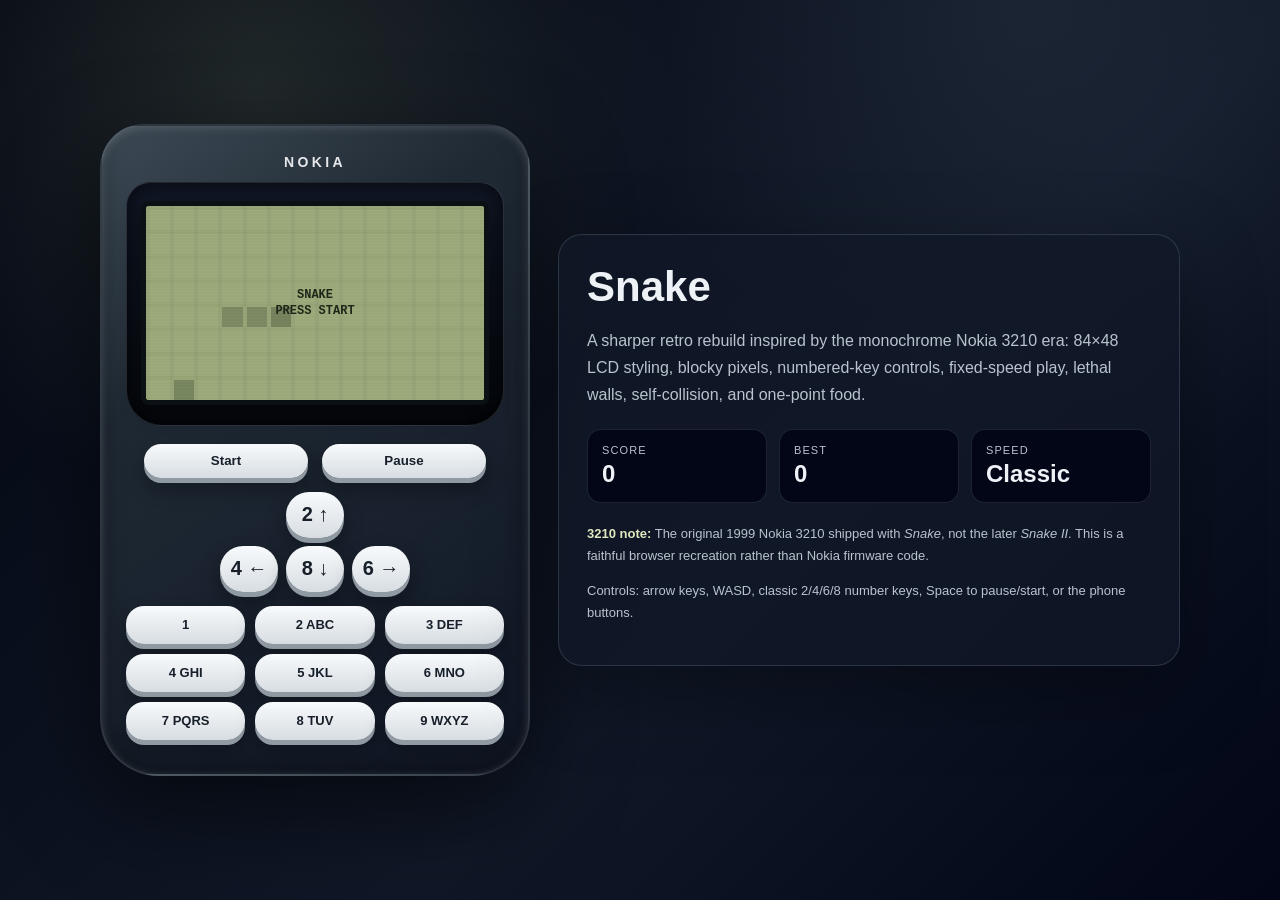
==== commit 65b19336: "Recreate Snake as Nokia 3210 style" ====
--- a/docs/index.html
+++ b/docs/index.html
@@ -3,414 +3,294 @@
 <head>
   <meta charset="utf-8" />
   <meta name="viewport" content="width=device-width,initial-scale=1" />
-  <title>Snake 3210 — Demo</title>
+  <title>Nokia 3210 Snake — Demo</title>
   <style>
     :root{
       color-scheme:dark;
-      --page:#151515;
-      --phone:#1f2933;
-      --phone-edge:#0b1117;
-      --bezel:#111820;
-      --lcd:#9aa56b;
-      --lcd-dark:#1e2818;
-      --lcd-faint:rgba(30,40,24,.16);
-      --key:#d6d0c4;
-      --key-dark:#9f988d;
-      --accent:#7dd3fc;
+      --case:#1f2933;
+      --case-hi:#3d4a55;
+      --screen:#9aa879;
+      --screen-dark:#1b2618;
+      --screen-mid:#394532;
+      --key:#d7dde2;
+      --key-text:#17202a;
+      --fg:#eef2f7;
+      --muted:#b9c3ce;
+      --panel:#111827;
+      --danger:#ef4444;
     }
     *{box-sizing:border-box}
     body{
       min-height:100vh;
       margin:0;
+      font-family:Verdana, Geneva, Tahoma, sans-serif;
+      color:var(--fg);
+      background:
+        radial-gradient(circle at 20% 10%,rgba(148,168,121,.18),transparent 26rem),
+        radial-gradient(circle at 80% 0%,rgba(71,85,105,.25),transparent 30rem),
+        linear-gradient(135deg,#030712,#101827 60%,#020617);
       display:grid;
       place-items:center;
       padding:24px;
-      background:
-        radial-gradient(circle at 50% 0%,rgba(125,211,252,.14),transparent 34rem),
-        linear-gradient(135deg,#080808,var(--page));
-      color:#f8fafc;
-      font-family:Arial,Helvetica,sans-serif;
-    }
-    .layout{
+    }
+    .shell{
       width:min(1080px,100%);
       display:grid;
-      grid-template-columns:minmax(310px,440px) minmax(280px,1fr);
+      grid-template-columns:minmax(310px,430px) minmax(280px,1fr);
       gap:28px;
       align-items:center;
     }
     .phone{
+      padding:28px 24px 34px;
+      border-radius:44px 44px 58px 58px;
+      background:linear-gradient(145deg,var(--case-hi),var(--case) 32%,#111827 100%);
+      box-shadow:0 34px 90px rgba(0,0,0,.55), inset 0 2px 8px rgba(255,255,255,.16), inset 0 -10px 22px rgba(0,0,0,.35);
+      border:2px solid rgba(255,255,255,.1);
+    }
+    .brand{
+      text-align:center;
+      margin-bottom:12px;
+      letter-spacing:.24em;
+      font-size:14px;
+      font-weight:800;
+      color:#e5e7eb;
+      text-transform:uppercase;
+    }
+    .screen-bezel{
+      padding:18px 14px 20px;
+      border-radius:24px 24px 36px 36px;
+      background:linear-gradient(180deg,#111827,#05080d);
+      border:1px solid rgba(255,255,255,.12);
+      box-shadow:inset 0 0 20px rgba(0,0,0,.72);
+    }
+    .lcd{
       position:relative;
-      width:min(430px,100%);
-      margin:auto;
-      padding:34px 28px 30px;
-      border-radius:42px 42px 58px 58px / 54px 54px 70px 70px;
-      background:
-        linear-gradient(90deg,rgba(255,255,255,.08),transparent 18%,transparent 82%,rgba(0,0,0,.34)),
-        linear-gradient(180deg,#344150,#1d2731 58%,#101820);
-      border:5px solid var(--phone-edge);
-      box-shadow:0 36px 100px rgba(0,0,0,.55), inset 0 2px 8px rgba(255,255,255,.12);
-    }
-    .speaker{
-      width:86px;
-      height:12px;
-      margin:0 auto 24px;
-      border-radius:999px;
-      background:#070b0f;
-      box-shadow:inset 0 2px 0 rgba(255,255,255,.08);
-    }
-    .screen-bezel{
-      padding:18px 18px 16px;
-      border-radius:24px 24px 32px 32px;
-      background:linear-gradient(180deg,#0d141b,#05080b);
-      border:3px solid #020406;
-      box-shadow:inset 0 1px 10px rgba(255,255,255,.08),0 10px 24px rgba(0,0,0,.3);
-    }
-    .brand{
-      display:flex;
-      justify-content:space-between;
-      align-items:center;
-      margin-bottom:8px;
-      color:#dbe4ec;
-      font-size:13px;
-      letter-spacing:.12em;
-      text-transform:uppercase;
-      opacity:.78;
-    }
-    .lcd-wrap{
-      position:relative;
-      padding:8px;
+      overflow:hidden;
       border-radius:8px;
-      background:#76804e;
-      border:2px solid #303820;
-      box-shadow:inset 0 0 22px rgba(0,0,0,.4);
+      background:var(--screen);
+      border:5px solid #0b1015;
+      box-shadow:inset 0 0 18px rgba(27,38,24,.38), 0 8px 20px rgba(0,0,0,.35);
     }
     canvas{
       display:block;
       width:100%;
       aspect-ratio:84/48;
       image-rendering:pixelated;
-      image-rendering:crisp-edges;
-      background:var(--lcd);
-    }
-    .softkeys{
+    }
+    .lcd::after{
+      content:"";
+      position:absolute;
+      inset:0;
+      pointer-events:none;
+      background:repeating-linear-gradient(0deg,rgba(255,255,255,.08),rgba(255,255,255,.08) 1px,transparent 1px,transparent 3px);
+      mix-blend-mode:soft-light;
+    }
+    .overlay{
+      position:absolute;
+      inset:0;
       display:grid;
-      grid-template-columns:1fr 56px 1fr;
-      gap:12px;
-      margin:20px 24px 14px;
-      align-items:center;
-    }
-    .softkey,.navkey,.numkey{
+      place-items:center;
+      padding:10px;
+      text-align:center;
+      color:var(--screen-dark);
+      background:rgba(154,168,121,.72);
+      opacity:0;
+      pointer-events:none;
+      transition:opacity .12s ease;
+      font:700 12px/1.35 "Courier New", monospace;
+      text-transform:uppercase;
+    }
+    .overlay.visible{opacity:1;pointer-events:auto}
+    .softkeys{display:grid;grid-template-columns:1fr 1fr;gap:14px;margin:18px 18px 10px}
+    .softkeys button,.dpad button,.num-pad button{
       border:0;
-      color:#111827;
-      background:linear-gradient(180deg,#f4efe6,var(--key));
-      box-shadow:inset 0 2px rgba(255,255,255,.55), inset 0 -3px rgba(0,0,0,.14), 0 5px 10px rgba(0,0,0,.28);
+      border-radius:999px;
+      background:linear-gradient(180deg,#f8fafc,var(--key));
+      color:var(--key-text);
+      font-weight:800;
+      box-shadow:0 5px 0 #8f9aa3, 0 10px 20px rgba(0,0,0,.35);
       cursor:pointer;
-      font-weight:800;
-      user-select:none;
-    }
-    .softkey{height:34px;border-radius:18px;font-size:12px;text-transform:uppercase}
-    .navkey{height:56px;border-radius:50%;font-size:20px;background:linear-gradient(180deg,#e8e2d8,#aaa397)}
-    .keypad{display:grid;grid-template-columns:repeat(3,1fr);gap:10px;margin:0 18px}
-    .numkey{min-height:42px;border-radius:18px;font-size:18px;line-height:1.05}
-    .numkey small{display:block;font-size:9px;font-weight:700;letter-spacing:.08em;opacity:.72}
-    .numkey:active,.softkey:active,.navkey:active{transform:translateY(2px);box-shadow:inset 0 2px rgba(255,255,255,.3), inset 0 -1px rgba(0,0,0,.18), 0 2px 4px rgba(0,0,0,.24)}
-    .panel{
+    }
+    .softkeys button{min-height:34px}
+    .dpad{display:grid;grid-template-columns:repeat(3,58px);gap:8px;justify-content:center;margin:14px 0}
+    .dpad button{min-height:46px;font-size:20px}.dpad .blank{visibility:hidden}
+    .num-pad{display:grid;grid-template-columns:repeat(3,1fr);gap:10px;margin-top:14px}
+    .num-pad button{min-height:38px;border-radius:18px;font-size:13px}
+    .side{
       padding:28px;
-      border:1px solid rgba(255,255,255,.12);
       border-radius:24px;
-      background:rgba(15,23,42,.72);
+      background:rgba(17,24,39,.78);
+      border:1px solid rgba(148,163,184,.22);
       box-shadow:0 24px 80px rgba(0,0,0,.35);
     }
-    .panel h1{margin:0 0 10px;font-size:clamp(32px,5vw,58px);line-height:.95}
-    .panel p{color:#cbd5e1;line-height:1.65}
-    .facts{display:grid;grid-template-columns:repeat(2,minmax(0,1fr));gap:12px;margin:20px 0}
-    .fact{padding:14px;border-radius:16px;background:rgba(2,6,23,.5);border:1px solid rgba(255,255,255,.08)}
-    .fact small{display:block;color:#94a3b8;text-transform:uppercase;letter-spacing:.08em;font-size:11px}.fact strong{font-size:22px}
-    .controls{display:flex;flex-wrap:wrap;gap:10px;margin-top:16px}.controls button{border:1px solid rgba(125,211,252,.45);border-radius:999px;background:rgba(14,165,233,.16);color:#e0f2fe;padding:10px 14px;font-weight:800;cursor:pointer}
-    .note{font-size:13px;color:#94a3b8}.kbd{font-family:ui-monospace,SFMono-Regular,Menlo,monospace;background:#020617;border:1px solid rgba(255,255,255,.1);padding:2px 6px;border-radius:6px;color:#e2e8f0}
-    @media (max-width:860px){body{padding:14px}.layout{grid-template-columns:1fr}.panel{order:-1}.phone{max-width:390px}.keypad{gap:8px}.numkey{min-height:38px}}
+    .side h1{margin:0 0 8px;font-size:42px}.side p{color:var(--muted);line-height:1.7}
+    .stats{display:grid;grid-template-columns:repeat(3,1fr);gap:12px;margin:20px 0}.stat{padding:14px;border-radius:14px;background:#020617;border:1px solid rgba(148,163,184,.18)}
+    .stat small{display:block;color:var(--muted);font-size:11px;text-transform:uppercase;letter-spacing:.1em}.stat strong{display:block;margin-top:4px;font-size:24px}
+    .note{font-size:13px}.note strong{color:#dfe8bf}
+    @media (max-width:820px){body{padding:14px}.shell{grid-template-columns:1fr}.side{order:-1}.phone{max-width:430px;margin:auto}.side h1{font-size:34px}}
   </style>
 </head>
 <body>
-  <main class="layout">
-    <section class="phone" aria-label="Nokia 3210-style phone frame">
-      <div class="speaker" aria-hidden="true"></div>
+  <main class="shell">
+    <section class="phone" aria-label="Nokia 3210 Snake game">
+      <div class="brand">Nokia</div>
       <div class="screen-bezel">
-        <div class="brand"><span>NOKIA</span><span>3210</span></div>
-        <div class="lcd-wrap"><canvas id="screen" width="84" height="48" aria-label="Monochrome Snake game screen"></canvas></div>
-      </div>
-      <div class="softkeys">
-        <button class="softkey" id="startBtn">Start</button>
-        <button class="navkey" id="pauseBtn">⏸</button>
-        <button class="softkey" id="resetBtn">Reset</button>
-      </div>
-      <div class="keypad" aria-label="Phone keypad controls">
-        <button class="numkey">1<small></small></button><button class="numkey" data-dir="up">2<small>ABC ↑</small></button><button class="numkey">3<small>DEF</small></button>
-        <button class="numkey" data-dir="left">4<small>GHI ←</small></button><button class="numkey">5<small>JKL</small></button><button class="numkey" data-dir="right">6<small>MNO →</small></button>
-        <button class="numkey">7<small>PQRS</small></button><button class="numkey" data-dir="down">8<small>TUV ↓</small></button><button class="numkey">9<small>WXYZ</small></button>
-        <button class="numkey">*</button><button class="numkey">0<small>MENU</small></button><button class="numkey">#</button>
+        <div class="lcd">
+          <canvas id="game" width="84" height="48"></canvas>
+          <div id="overlay" class="overlay visible">Snake<br>Press Start</div>
+        </div>
+      </div>
+      <div class="softkeys"><button id="start">Start</button><button id="pause">Pause</button></div>
+      <div class="dpad" aria-label="Direction controls">
+        <button class="blank" tabindex="-1"> </button><button data-dir="up">2 ↑</button><button class="blank" tabindex="-1"> </button>
+        <button data-dir="left">4 ←</button><button data-dir="down">8 ↓</button><button data-dir="right">6 →</button>
+      </div>
+      <div class="num-pad" aria-hidden="true">
+        <button>1</button><button>2 ABC</button><button>3 DEF</button>
+        <button>4 GHI</button><button>5 JKL</button><button>6 MNO</button>
+        <button>7 PQRS</button><button>8 TUV</button><button>9 WXYZ</button>
       </div>
     </section>
 
-    <aside class="panel">
-      <h1>Snake 3210</h1>
-      <p>This version trades the neon remake for a Nokia 3210-style game: monochrome 84×48 LCD, chunky pixels, no wall wrapping, keypad controls, levels, score, and old-phone pacing.</p>
-      <div class="facts">
-        <div class="fact"><small>Screen</small><strong>84×48</strong></div>
-        <div class="fact"><small>Mode</small><strong>Mono LCD</strong></div>
-        <div class="fact"><small>Score</small><strong id="scoreText">0</strong></div>
-        <div class="fact"><small>Best</small><strong id="bestText">0</strong></div>
-      </div>
-      <p>Use <span class="kbd">2</span><span class="kbd">4</span><span class="kbd">6</span><span class="kbd">8</span>, arrow keys, WASD, or the phone keypad. Press <span class="kbd">Space</span> to pause/resume.</p>
-      <div class="controls"><button id="levelBtn">Level 1</button><button id="soundBtn">Sound On</button></div>
-      <p class="note">This is a faithful browser homage based on the 3210's monochrome 84×48 display and preinstalled Snake, not original Nokia firmware.</p>
+    <aside class="side">
+      <h1>Snake</h1>
+      <p>A sharper retro rebuild inspired by the monochrome Nokia 3210 era: 84×48 LCD styling, blocky pixels, numbered-key controls, fixed-speed play, lethal walls, self-collision, and one-point food.</p>
+      <div class="stats">
+        <div class="stat"><small>Score</small><strong id="score">0</strong></div>
+        <div class="stat"><small>Best</small><strong id="best">0</strong></div>
+        <div class="stat"><small>Speed</small><strong>Classic</strong></div>
+      </div>
+      <p class="note"><strong>3210 note:</strong> The original 1999 Nokia 3210 shipped with <em>Snake</em>, not the later <em>Snake II</em>. This is a faithful browser recreation rather than Nokia firmware code.</p>
+      <p class="note">Controls: arrow keys, WASD, classic 2/4/6/8 number keys, Space to pause/start, or the phone buttons.</p>
     </aside>
   </main>
 
   <script>
-    const canvas = document.getElementById('screen');
+    const canvas = document.getElementById('game');
     const ctx = canvas.getContext('2d');
-    const scoreText = document.getElementById('scoreText');
-    const bestText = document.getElementById('bestText');
-    const levelBtn = document.getElementById('levelBtn');
-    const soundBtn = document.getElementById('soundBtn');
-
-    const LCD = '#9aa56b';
-    const INK = '#1e2818';
-    const FAINT = 'rgba(30,40,24,.18)';
-    const CELL = 3;
-    const COLS = 26;
-    const ROWS = 13;
-    const ORIGIN_X = 3;
-    const ORIGIN_Y = 7;
-    const TICK_BY_LEVEL = [190, 170, 150, 130, 112, 96, 82, 70, 60];
-
+    const scoreEl = document.getElementById('score');
+    const bestEl = document.getElementById('best');
+    const overlay = document.getElementById('overlay');
+
+    const COLS = 14;
+    const ROWS = 8;
+    const CELL = 6;
+    const STEP_MS = 170;
     const state = {
       snake: [],
-      food: {x: 18, y: 6},
-      dir: {x: 1, y: 0},
-      nextDir: {x: 1, y: 0},
+      direction: {x: 1, y: 0},
+      queuedDirection: {x: 1, y: 0},
+      food: {x: 10, y: 4},
       score: 0,
-      best: Number(localStorage.getItem('snake-3210-best') || 0),
-      level: 1,
+      best: Number(localStorage.getItem('nokia-3210-snake-best') || 0),
       running: false,
       gameOver: false,
-      sound: true,
-      lastTick: 0,
-      attractBlink: 0
+      lastStep: 0
     };
 
-    function beep(frequency = 660, duration = 55){
-      if(!state.sound || !window.AudioContext && !window.webkitAudioContext) return;
-      const Audio = window.AudioContext || window.webkitAudioContext;
-      const audio = new Audio();
-      const oscillator = audio.createOscillator();
-      const gain = audio.createGain();
-      oscillator.frequency.value = frequency;
-      oscillator.type = 'square';
-      gain.gain.value = 0.025;
-      oscillator.connect(gain);
-      gain.connect(audio.destination);
-      oscillator.start();
-      oscillator.stop(audio.currentTime + duration / 1000);
-    }
-
-    function drawPixelRect(x, y, w, h, fill = INK){
-      ctx.fillStyle = fill;
-      ctx.fillRect(Math.round(x), Math.round(y), Math.round(w), Math.round(h));
-    }
-
-    function drawText(text, x, y, align = 'left'){
-      ctx.fillStyle = INK;
-      ctx.font = '5px monospace';
-      ctx.textBaseline = 'top';
-      ctx.textAlign = align;
-      ctx.fillText(text, x, y);
-    }
-
-    function clear(){
-      ctx.fillStyle = LCD;
-      ctx.fillRect(0, 0, canvas.width, canvas.height);
-      ctx.fillStyle = FAINT;
-      for(let x = 0; x < canvas.width; x += 2){
-        for(let y = 0; y < canvas.height; y += 2){
-          if((x + y) % 4 === 0) ctx.fillRect(x, y, 1, 1);
-        }
-      }
-    }
-
-    function updateText(){
-      scoreText.textContent = state.score;
-      bestText.textContent = state.best;
-      levelBtn.textContent = `Level ${state.level}`;
-      soundBtn.textContent = state.sound ? 'Sound On' : 'Sound Off';
-    }
-
-    function same(a, b){ return a.x === b.x && a.y === b.y; }
-    function randomFood(){
-      let food = {x: Math.floor(Math.random() * COLS), y: Math.floor(Math.random() * ROWS)};
-      while(state.snake.some(segment => same(segment, food))){
-        food = {x: Math.floor(Math.random() * COLS), y: Math.floor(Math.random() * ROWS)};
-      }
-      state.food = food;
+    function sameCell(a, b){ return a.x === b.x && a.y === b.y; }
+    function updateStats(){ scoreEl.textContent = state.score; bestEl.textContent = state.best; }
+    function randomCell(){ return {x: Math.floor(Math.random() * COLS), y: Math.floor(Math.random() * ROWS)}; }
+
+    function placeFood(){
+      let next = randomCell();
+      while(state.snake.some(segment => sameCell(segment, next))){ next = randomCell(); }
+      state.food = next;
     }
 
     function reset(){
-      const midY = Math.floor(ROWS / 2);
-      state.snake = [{x: 7, y: midY}, {x: 6, y: midY}, {x: 5, y: midY}];
-      state.dir = {x: 1, y: 0};
-      state.nextDir = {x: 1, y: 0};
+      state.snake = [{x: 5, y: 4}, {x: 4, y: 4}, {x: 3, y: 4}];
+      state.direction = {x: 1, y: 0};
+      state.queuedDirection = {x: 1, y: 0};
       state.score = 0;
-      state.running = false;
       state.gameOver = false;
-      state.lastTick = 0;
-      randomFood();
-      updateText();
+      state.lastStep = 0;
+      placeFood();
+      updateStats();
       draw();
     }
 
-    function start(){
-      if(state.gameOver) reset();
-      if(state.running) return;
-      state.running = true;
-      state.lastTick = performance.now();
-      requestAnimationFrame(loop);
-    }
-
-    function pause(){
-      state.running = !state.running;
-      if(state.running){
-        state.lastTick = performance.now();
-        requestAnimationFrame(loop);
-      } else {
-        draw();
-      }
+    function setRunning(running){
+      if(running && state.gameOver) reset();
+      state.running = running;
+      overlay.classList.toggle('visible', !running);
+      overlay.innerHTML = state.gameOver ? 'Game Over<br>Start Again' : 'Snake<br>Press Start';
+      if(running) requestAnimationFrame(loop);
     }
 
     function setDirection(x, y){
-      if(state.dir.x + x === 0 && state.dir.y + y === 0) return;
-      state.nextDir = {x, y};
-      if(!state.running) start();
-    }
-
-    function endGame(){
-      state.gameOver = true;
-      state.running = false;
-      beep(160, 180);
-      draw();
-    }
+      if(state.direction.x + x === 0 && state.direction.y + y === 0) return;
+      state.queuedDirection = {x, y};
+      if(!state.running) setRunning(true);
+    }
+
+    function die(){ state.gameOver = true; setRunning(false); }
 
     function step(){
-      state.dir = state.nextDir;
+      state.direction = state.queuedDirection;
       const head = state.snake[0];
-      const next = {x: head.x + state.dir.x, y: head.y + state.dir.y};
-      const hitWall = next.x < 0 || next.x >= COLS || next.y < 0 || next.y >= ROWS;
-      const hitBody = state.snake.some(segment => same(segment, next));
-      if(hitWall || hitBody){ endGame(); return; }
-
+      const next = {x: head.x + state.direction.x, y: head.y + state.direction.y};
+      if(next.x < 0 || next.x >= COLS || next.y < 0 || next.y >= ROWS || state.snake.some(segment => sameCell(segment, next))){ die(); return; }
       state.snake.unshift(next);
-      if(same(next, state.food)){
-        state.score += state.level * 5;
-        if(state.score > state.best){
-          state.best = state.score;
-          localStorage.setItem('snake-3210-best', state.best);
-        }
-        beep(880, 45);
-        randomFood();
+      if(sameCell(next, state.food)){
+        state.score += 1;
+        if(state.score > state.best){ state.best = state.score; localStorage.setItem('nokia-3210-snake-best', state.best); }
+        placeFood();
       } else {
         state.snake.pop();
       }
-      updateText();
-    }
-
-    function drawBorder(){
-      drawPixelRect(0, 0, 84, 6);
-      drawPixelRect(0, 45, 84, 3);
-      drawText(`SCORE ${String(state.score).padStart(4, '0')}`, 2, 1);
-      drawText(`L${state.level}`, 82, 1, 'right');
-      ctx.strokeStyle = INK;
-      ctx.lineWidth = 1;
-      ctx.strokeRect(ORIGIN_X - 1.5, ORIGIN_Y - 1.5, COLS * CELL + 3, ROWS * CELL + 3);
-    }
-
-    function drawGame(){
-      state.snake.forEach((segment, index) => {
-        const px = ORIGIN_X + segment.x * CELL;
-        const py = ORIGIN_Y + segment.y * CELL;
-        drawPixelRect(px, py, CELL, CELL);
-        if(index === 0) drawPixelRect(px + 1, py + 1, 1, 1, LCD);
-      });
-      const pulse = Math.floor(Date.now() / 220) % 2 === 0;
-      drawPixelRect(ORIGIN_X + state.food.x * CELL, ORIGIN_Y + state.food.y * CELL, CELL, CELL);
-      if(pulse) drawPixelRect(ORIGIN_X + state.food.x * CELL + 1, ORIGIN_Y + state.food.y * CELL + 1, 1, 1, LCD);
-    }
-
-    function drawOverlay(){
-      if(state.gameOver){
-        drawPixelRect(16, 17, 52, 16, LCD);
-        ctx.strokeStyle = INK;
-        ctx.strokeRect(15.5, 16.5, 53, 17);
-        drawText('GAME OVER', 42, 19, 'center');
-        drawText('START', 42, 26, 'center');
-        return;
+      updateStats();
+    }
+
+    function drawPixelCell(cell, fill){
+      ctx.fillStyle = fill;
+      ctx.fillRect(cell.x * CELL + 1, cell.y * CELL + 1, CELL - 1, CELL - 1);
+    }
+
+    function draw(){
+      ctx.fillStyle = '#9aa879';
+      ctx.fillRect(0, 0, canvas.width, canvas.height);
+      ctx.fillStyle = 'rgba(57,69,50,.18)';
+      for(let x = 0; x < canvas.width; x += CELL) ctx.fillRect(x, 0, 1, canvas.height);
+      for(let y = 0; y < canvas.height; y += CELL) ctx.fillRect(0, y, canvas.width, 1);
+      drawPixelCell(state.food, '#1b2618');
+      state.snake.forEach((segment, index) => drawPixelCell(segment, index === 0 ? '#111a10' : '#26341f'));
+      if(!state.running && state.gameOver){
+        ctx.fillStyle = '#1b2618';
+        ctx.font = '6px monospace';
+        ctx.fillText('GAME OVER', 16, 25);
       }
-      if(!state.running){
-        const show = Math.floor(Date.now() / 520) % 2 === 0;
-        if(show){
-          drawText('SNAKE', 42, 18, 'center');
-          drawText('PRESS START', 42, 26, 'center');
-        }
-      }
-    }
-
-    function draw(){
-      clear();
-      drawBorder();
-      drawGame();
-      drawOverlay();
-    }
-
-    function loop(now){
+    }
+
+    function loop(timestamp){
       if(!state.running) return;
-      if(now - state.lastTick >= TICK_BY_LEVEL[state.level - 1]){
+      if(!state.lastStep) state.lastStep = timestamp;
+      if(timestamp - state.lastStep >= STEP_MS){
         step();
-        state.lastTick = now;
+        state.lastStep = timestamp;
       }
       draw();
       requestAnimationFrame(loop);
     }
 
-    document.getElementById('startBtn').addEventListener('click', start);
-    document.getElementById('pauseBtn').addEventListener('click', pause);
-    document.getElementById('resetBtn').addEventListener('click', reset);
-    levelBtn.addEventListener('click', () => {
-      state.level = state.level === 9 ? 1 : state.level + 1;
-      updateText();
-    });
-    soundBtn.addEventListener('click', () => {
-      state.sound = !state.sound;
-      updateText();
-    });
-
-    document.querySelector('.keypad').addEventListener('click', event => {
-      const button = event.target.closest('[data-dir]');
+    document.getElementById('start').addEventListener('click', () => setRunning(true));
+    document.getElementById('pause').addEventListener('click', () => setRunning(false));
+    document.querySelector('.dpad').addEventListener('click', event => {
+      const button = event.target.closest('button[data-dir]');
       if(!button) return;
-      const directions = {up: [0, -1], down: [0, 1], left: [-1, 0], right: [1, 0]};
+      const directions = {up:[0,-1], down:[0,1], left:[-1,0], right:[1,0]};
       setDirection(...directions[button.dataset.dir]);
     });
-
     document.addEventListener('keydown', event => {
       const key = event.key.toLowerCase();
-      if(['arrowup', 'w', '2'].includes(key)) setDirection(0, -1);
-      if(['arrowdown', 's', '8'].includes(key)) setDirection(0, 1);
-      if(['arrowleft', 'a', '4'].includes(key)) setDirection(-1, 0);
-      if(['arrowright', 'd', '6'].includes(key)) setDirection(1, 0);
-      if(key === ' '){ event.preventDefault(); pause(); }
-      if(key === 'enter') start();
+      if(['arrowup','w','2'].includes(key)) setDirection(0,-1);
+      if(['arrowdown','s','8'].includes(key)) setDirection(0,1);
+      if(['arrowleft','a','4'].includes(key)) setDirection(-1,0);
+      if(['arrowright','d','6'].includes(key)) setDirection(1,0);
+      if(key === ' '){ event.preventDefault(); setRunning(!state.running); }
     });
 
     reset();
-    setInterval(() => { if(!state.running) draw(); }, 250);
   </script>
 </body>
 </html>
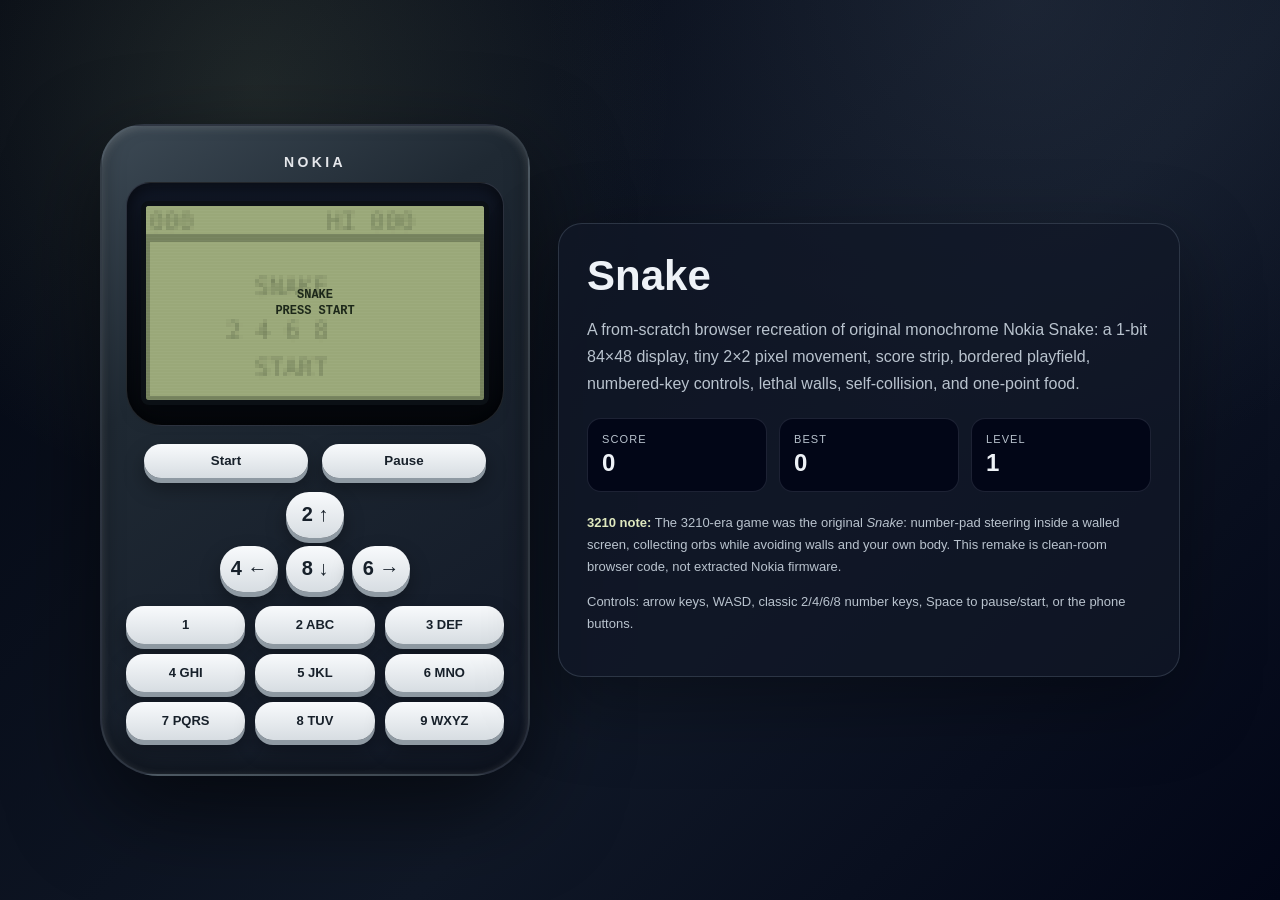
==== commit c5956854: "Rebuild Snake as original Nokia-style game" ====
--- a/docs/index.html
+++ b/docs/index.html
@@ -154,13 +154,13 @@
 
     <aside class="side">
       <h1>Snake</h1>
-      <p>A sharper retro rebuild inspired by the monochrome Nokia 3210 era: 84×48 LCD styling, blocky pixels, numbered-key controls, fixed-speed play, lethal walls, self-collision, and one-point food.</p>
+      <p>A from-scratch browser recreation of original monochrome Nokia Snake: a 1-bit 84×48 display, tiny 2×2 pixel movement, score strip, bordered playfield, numbered-key controls, lethal walls, self-collision, and one-point food.</p>
       <div class="stats">
         <div class="stat"><small>Score</small><strong id="score">0</strong></div>
         <div class="stat"><small>Best</small><strong id="best">0</strong></div>
-        <div class="stat"><small>Speed</small><strong>Classic</strong></div>
+        <div class="stat"><small>Level</small><strong id="level">1</strong></div>
       </div>
-      <p class="note"><strong>3210 note:</strong> The original 1999 Nokia 3210 shipped with <em>Snake</em>, not the later <em>Snake II</em>. This is a faithful browser recreation rather than Nokia firmware code.</p>
+      <p class="note"><strong>3210 note:</strong> The 3210-era game was the original <em>Snake</em>: number-pad steering inside a walled screen, collecting orbs while avoiding walls and your own body. This remake is clean-room browser code, not extracted Nokia firmware.</p>
       <p class="note">Controls: arrow keys, WASD, classic 2/4/6/8 number keys, Space to pause/start, or the phone buttons.</p>
     </aside>
   </main>
@@ -170,127 +170,187 @@
     const ctx = canvas.getContext('2d');
     const scoreEl = document.getElementById('score');
     const bestEl = document.getElementById('best');
+    const levelEl = document.getElementById('level');
     const overlay = document.getElementById('overlay');
 
-    const COLS = 14;
-    const ROWS = 8;
-    const CELL = 6;
-    const STEP_MS = 170;
-    const state = {
+    const LCD = {width: 84, height: 48};
+    const HUD_HEIGHT = 8;
+    const PLAY = {x: 2, y: 10, width: 80, height: 36};
+    const CELL = 2;
+    const COLS = PLAY.width / CELL;
+    const ROWS = PLAY.height / CELL;
+    const START_DELAY = 165;
+    const MIN_DELAY = 82;
+    const COLOR_ON = '#172214';
+    const COLOR_DIM = '#3f4b35';
+    const COLOR_OFF = '#9aa879';
+
+    const game = {
+      mode: 'title',
+      score: 0,
+      best: Number(localStorage.getItem('nokia-original-snake-best') || 0),
+      level: 1,
+      delay: START_DELAY,
       snake: [],
+      food: {x: 31, y: 10},
       direction: {x: 1, y: 0},
-      queuedDirection: {x: 1, y: 0},
-      food: {x: 10, y: 4},
-      score: 0,
-      best: Number(localStorage.getItem('nokia-3210-snake-best') || 0),
-      running: false,
-      gameOver: false,
-      lastStep: 0
+      pending: {x: 1, y: 0},
+      lastTick: 0
     };
 
-    function sameCell(a, b){ return a.x === b.x && a.y === b.y; }
-    function updateStats(){ scoreEl.textContent = state.score; bestEl.textContent = state.best; }
+    function equal(a, b){ return a.x === b.x && a.y === b.y; }
+    function writeStats(){ scoreEl.textContent = game.score; bestEl.textContent = game.best; levelEl.textContent = game.level; }
     function randomCell(){ return {x: Math.floor(Math.random() * COLS), y: Math.floor(Math.random() * ROWS)}; }
-
-    function placeFood(){
-      let next = randomCell();
-      while(state.snake.some(segment => sameCell(segment, next))){ next = randomCell(); }
-      state.food = next;
-    }
-
-    function reset(){
-      state.snake = [{x: 5, y: 4}, {x: 4, y: 4}, {x: 3, y: 4}];
-      state.direction = {x: 1, y: 0};
-      state.queuedDirection = {x: 1, y: 0};
-      state.score = 0;
-      state.gameOver = false;
-      state.lastStep = 0;
-      placeFood();
-      updateStats();
+    function occupied(cell){ return game.snake.some(segment => equal(segment, cell)); }
+
+    function putFood(){
+      do { game.food = randomCell(); } while(occupied(game.food));
+    }
+
+    function newGame(){
+      const y = Math.floor(ROWS / 2);
+      game.snake = [
+        {x: 10, y}, {x: 9, y}, {x: 8, y}, {x: 7, y},
+        {x: 6, y}, {x: 5, y}, {x: 4, y}, {x: 3, y}
+      ];
+      game.direction = {x: 1, y: 0};
+      game.pending = {x: 1, y: 0};
+      game.score = 0;
+      game.level = 1;
+      game.delay = START_DELAY;
+      game.lastTick = 0;
+      game.mode = 'ready';
+      putFood();
+      writeStats();
+      showOverlay('SNAKE<br>PRESS START');
       draw();
     }
 
-    function setRunning(running){
-      if(running && state.gameOver) reset();
-      state.running = running;
-      overlay.classList.toggle('visible', !running);
-      overlay.innerHTML = state.gameOver ? 'Game Over<br>Start Again' : 'Snake<br>Press Start';
-      if(running) requestAnimationFrame(loop);
-    }
-
-    function setDirection(x, y){
-      if(state.direction.x + x === 0 && state.direction.y + y === 0) return;
-      state.queuedDirection = {x, y};
-      if(!state.running) setRunning(true);
-    }
-
-    function die(){ state.gameOver = true; setRunning(false); }
-
-    function step(){
-      state.direction = state.queuedDirection;
-      const head = state.snake[0];
-      const next = {x: head.x + state.direction.x, y: head.y + state.direction.y};
-      if(next.x < 0 || next.x >= COLS || next.y < 0 || next.y >= ROWS || state.snake.some(segment => sameCell(segment, next))){ die(); return; }
-      state.snake.unshift(next);
-      if(sameCell(next, state.food)){
-        state.score += 1;
-        if(state.score > state.best){ state.best = state.score; localStorage.setItem('nokia-3210-snake-best', state.best); }
-        placeFood();
+    function showOverlay(text){ overlay.innerHTML = text; overlay.classList.add('visible'); }
+    function hideOverlay(){ overlay.classList.remove('visible'); }
+
+    function start(){
+      if(game.mode === 'dead' || game.mode === 'title') newGame();
+      game.mode = 'playing';
+      hideOverlay();
+      requestAnimationFrame(loop);
+    }
+
+    function pause(){
+      if(game.mode !== 'playing') return;
+      game.mode = 'paused';
+      showOverlay('PAUSED<br>PRESS START');
+    }
+
+    function turn(x, y){
+      if(game.direction.x + x === 0 && game.direction.y + y === 0) return;
+      game.pending = {x, y};
+      if(game.mode !== 'playing') start();
+    }
+
+    function gameOver(){
+      game.mode = 'dead';
+      showOverlay(`GAME OVER<br>SCORE ${game.score}`);
+      draw();
+    }
+
+    function move(){
+      game.direction = game.pending;
+      const head = game.snake[0];
+      const next = {x: head.x + game.direction.x, y: head.y + game.direction.y};
+      const hitWall = next.x < 0 || next.x >= COLS || next.y < 0 || next.y >= ROWS;
+      if(hitWall || occupied(next)){ gameOver(); return; }
+
+      game.snake.unshift(next);
+      if(equal(next, game.food)){
+        game.score += 1;
+        game.level = Math.min(9, 1 + Math.floor(game.score / 5));
+        game.delay = Math.max(MIN_DELAY, START_DELAY - ((game.level - 1) * 10));
+        if(game.score > game.best){
+          game.best = game.score;
+          localStorage.setItem('nokia-original-snake-best', game.best);
+        }
+        putFood();
       } else {
-        state.snake.pop();
+        game.snake.pop();
       }
-      updateStats();
-    }
-
-    function drawPixelCell(cell, fill){
-      ctx.fillStyle = fill;
-      ctx.fillRect(cell.x * CELL + 1, cell.y * CELL + 1, CELL - 1, CELL - 1);
+      writeStats();
+    }
+
+    function rect(x, y, w, h, color = COLOR_ON){
+      ctx.fillStyle = color;
+      ctx.fillRect(x, y, w, h);
+    }
+
+    function text(label, x, y){
+      ctx.fillStyle = COLOR_ON;
+      ctx.font = '6px monospace';
+      ctx.fillText(label, x, y);
+    }
+
+    function drawHud(){
+      rect(0, 0, LCD.width, LCD.height, COLOR_OFF);
+      text(String(game.score).padStart(3, '0'), 1, 6);
+      text(`HI ${String(game.best).padStart(3, '0')}`, 45, 6);
+      rect(0, HUD_HEIGHT - 1, LCD.width, 1, COLOR_ON);
+      ctx.strokeStyle = COLOR_ON;
+      ctx.lineWidth = 1;
+      ctx.strokeRect(0.5, HUD_HEIGHT + 0.5, LCD.width - 1, LCD.height - HUD_HEIGHT - 1);
+    }
+
+    function drawGame(){
+      rect(1, HUD_HEIGHT + 1, LCD.width - 2, LCD.height - HUD_HEIGHT - 2, COLOR_OFF);
+      game.snake.forEach((segment, index) => {
+        const x = PLAY.x + segment.x * CELL;
+        const y = PLAY.y + segment.y * CELL;
+        rect(x, y, CELL, CELL, index === 0 ? COLOR_ON : COLOR_DIM);
+      });
+      rect(PLAY.x + game.food.x * CELL, PLAY.y + game.food.y * CELL, CELL, CELL, COLOR_ON);
+    }
+
+    function drawTitle(){
+      drawHud();
+      text('SNAKE', 27, 22);
+      text('2 4 6 8', 20, 33);
+      text('START', 27, 42);
     }
 
     function draw(){
-      ctx.fillStyle = '#9aa879';
-      ctx.fillRect(0, 0, canvas.width, canvas.height);
-      ctx.fillStyle = 'rgba(57,69,50,.18)';
-      for(let x = 0; x < canvas.width; x += CELL) ctx.fillRect(x, 0, 1, canvas.height);
-      for(let y = 0; y < canvas.height; y += CELL) ctx.fillRect(0, y, canvas.width, 1);
-      drawPixelCell(state.food, '#1b2618');
-      state.snake.forEach((segment, index) => drawPixelCell(segment, index === 0 ? '#111a10' : '#26341f'));
-      if(!state.running && state.gameOver){
-        ctx.fillStyle = '#1b2618';
-        ctx.font = '6px monospace';
-        ctx.fillText('GAME OVER', 16, 25);
-      }
+      drawHud();
+      if(game.mode === 'title') drawTitle();
+      else drawGame();
     }
 
     function loop(timestamp){
-      if(!state.running) return;
-      if(!state.lastStep) state.lastStep = timestamp;
-      if(timestamp - state.lastStep >= STEP_MS){
-        step();
-        state.lastStep = timestamp;
+      if(game.mode !== 'playing') return;
+      if(!game.lastTick) game.lastTick = timestamp;
+      if(timestamp - game.lastTick >= game.delay){
+        move();
+        game.lastTick = timestamp;
       }
       draw();
       requestAnimationFrame(loop);
     }
 
-    document.getElementById('start').addEventListener('click', () => setRunning(true));
-    document.getElementById('pause').addEventListener('click', () => setRunning(false));
+    document.getElementById('start').addEventListener('click', start);
+    document.getElementById('pause').addEventListener('click', pause);
     document.querySelector('.dpad').addEventListener('click', event => {
       const button = event.target.closest('button[data-dir]');
       if(!button) return;
       const directions = {up:[0,-1], down:[0,1], left:[-1,0], right:[1,0]};
-      setDirection(...directions[button.dataset.dir]);
+      turn(...directions[button.dataset.dir]);
     });
     document.addEventListener('keydown', event => {
       const key = event.key.toLowerCase();
-      if(['arrowup','w','2'].includes(key)) setDirection(0,-1);
-      if(['arrowdown','s','8'].includes(key)) setDirection(0,1);
-      if(['arrowleft','a','4'].includes(key)) setDirection(-1,0);
-      if(['arrowright','d','6'].includes(key)) setDirection(1,0);
-      if(key === ' '){ event.preventDefault(); setRunning(!state.running); }
+      if(['arrowup','w','2'].includes(key)) turn(0,-1);
+      if(['arrowdown','s','8'].includes(key)) turn(0,1);
+      if(['arrowleft','a','4'].includes(key)) turn(-1,0);
+      if(['arrowright','d','6'].includes(key)) turn(1,0);
+      if(key === ' '){ event.preventDefault(); game.mode === 'playing' ? pause() : start(); }
     });
 
-    reset();
+    writeStats();
+    drawTitle();
   </script>
 </body>
 </html>
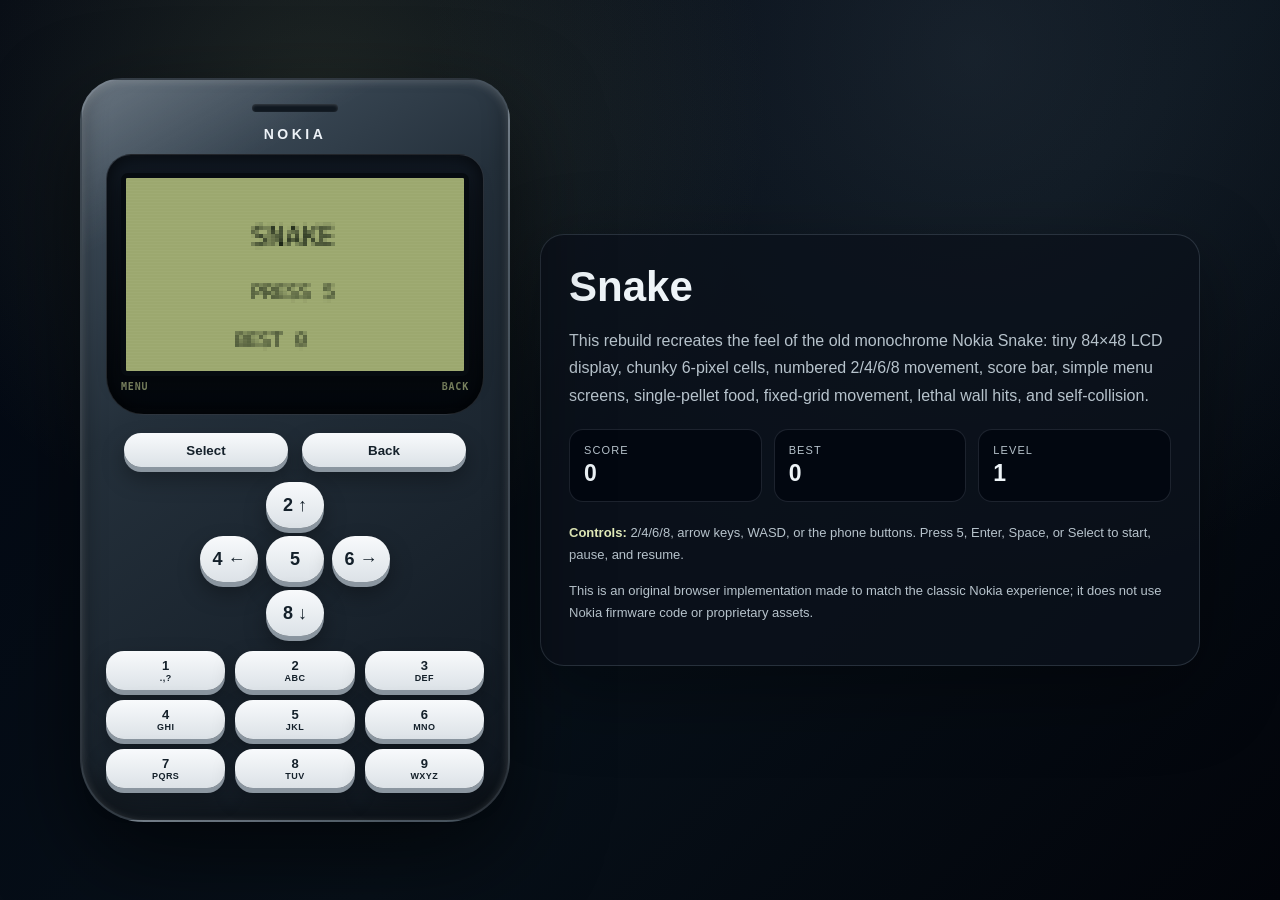
==== commit 639aad13: "Recreate classic Nokia Snake" ====
--- a/docs/index.html
+++ b/docs/index.html
@@ -3,165 +3,98 @@
 <head>
   <meta charset="utf-8" />
   <meta name="viewport" content="width=device-width,initial-scale=1" />
-  <title>Nokia 3210 Snake — Demo</title>
+  <title>Classic Nokia Snake Recreation</title>
   <style>
     :root{
       color-scheme:dark;
-      --case:#1f2933;
-      --case-hi:#3d4a55;
-      --screen:#9aa879;
-      --screen-dark:#1b2618;
-      --screen-mid:#394532;
-      --key:#d7dde2;
-      --key-text:#17202a;
-      --fg:#eef2f7;
-      --muted:#b9c3ce;
-      --panel:#111827;
-      --danger:#ef4444;
+      --plastic:#24303b;
+      --plastic-light:#495866;
+      --plastic-dark:#0f1720;
+      --lcd:#9ca86f;
+      --lcd-ink:#182214;
+      --lcd-soft:#445038;
+      --button:#dce2e7;
+      --button-shadow:#8b96a0;
+      --page:#071019;
+      --text:#eef4f8;
+      --muted:#b7c3cc;
     }
     *{box-sizing:border-box}
+    html,body{height:100%}
     body{
-      min-height:100vh;
       margin:0;
-      font-family:Verdana, Geneva, Tahoma, sans-serif;
-      color:var(--fg);
-      background:
-        radial-gradient(circle at 20% 10%,rgba(148,168,121,.18),transparent 26rem),
-        radial-gradient(circle at 80% 0%,rgba(71,85,105,.25),transparent 30rem),
-        linear-gradient(135deg,#030712,#101827 60%,#020617);
+      min-height:100%;
       display:grid;
       place-items:center;
-      padding:24px;
-    }
-    .shell{
-      width:min(1080px,100%);
+      padding:22px;
+      color:var(--text);
+      font-family:Verdana, Geneva, Tahoma, sans-serif;
+      background:
+        radial-gradient(circle at 25% 12%,rgba(156,168,111,.18),transparent 28rem),
+        radial-gradient(circle at 76% 6%,rgba(73,88,102,.26),transparent 34rem),
+        linear-gradient(135deg,#020712,var(--page) 58%,#02040a);
+    }
+    .layout{
+      width:min(1120px,100%);
       display:grid;
-      grid-template-columns:minmax(310px,430px) minmax(280px,1fr);
-      gap:28px;
+      grid-template-columns:minmax(320px,430px) minmax(290px,1fr);
+      gap:30px;
       align-items:center;
     }
     .phone{
-      padding:28px 24px 34px;
-      border-radius:44px 44px 58px 58px;
-      background:linear-gradient(145deg,var(--case-hi),var(--case) 32%,#111827 100%);
-      box-shadow:0 34px 90px rgba(0,0,0,.55), inset 0 2px 8px rgba(255,255,255,.16), inset 0 -10px 22px rgba(0,0,0,.35);
-      border:2px solid rgba(255,255,255,.1);
-    }
-    .brand{
-      text-align:center;
-      margin-bottom:12px;
-      letter-spacing:.24em;
-      font-size:14px;
-      font-weight:800;
-      color:#e5e7eb;
-      text-transform:uppercase;
-    }
-    .screen-bezel{
-      padding:18px 14px 20px;
-      border-radius:24px 24px 36px 36px;
-      background:linear-gradient(180deg,#111827,#05080d);
-      border:1px solid rgba(255,255,255,.12);
-      box-shadow:inset 0 0 20px rgba(0,0,0,.72);
-    }
-    .lcd{
       position:relative;
-      overflow:hidden;
-      border-radius:8px;
-      background:var(--screen);
-      border:5px solid #0b1015;
-      box-shadow:inset 0 0 18px rgba(27,38,24,.38), 0 8px 20px rgba(0,0,0,.35);
-    }
-    canvas{
-      display:block;
-      width:100%;
-      aspect-ratio:84/48;
-      image-rendering:pixelated;
-    }
-    .lcd::after{
-      content:"";
-      position:absolute;
-      inset:0;
-      pointer-events:none;
-      background:repeating-linear-gradient(0deg,rgba(255,255,255,.08),rgba(255,255,255,.08) 1px,transparent 1px,transparent 3px);
-      mix-blend-mode:soft-light;
-    }
-    .overlay{
-      position:absolute;
-      inset:0;
-      display:grid;
-      place-items:center;
-      padding:10px;
-      text-align:center;
-      color:var(--screen-dark);
-      background:rgba(154,168,121,.72);
-      opacity:0;
-      pointer-events:none;
-      transition:opacity .12s ease;
-      font:700 12px/1.35 "Courier New", monospace;
-      text-transform:uppercase;
-    }
-    .overlay.visible{opacity:1;pointer-events:auto}
-    .softkeys{display:grid;grid-template-columns:1fr 1fr;gap:14px;margin:18px 18px 10px}
-    .softkeys button,.dpad button,.num-pad button{
-      border:0;
-      border-radius:999px;
-      background:linear-gradient(180deg,#f8fafc,var(--key));
-      color:var(--key-text);
-      font-weight:800;
-      box-shadow:0 5px 0 #8f9aa3, 0 10px 20px rgba(0,0,0,.35);
-      cursor:pointer;
-    }
-    .softkeys button{min-height:34px}
-    .dpad{display:grid;grid-template-columns:repeat(3,58px);gap:8px;justify-content:center;margin:14px 0}
-    .dpad button{min-height:46px;font-size:20px}.dpad .blank{visibility:hidden}
-    .num-pad{display:grid;grid-template-columns:repeat(3,1fr);gap:10px;margin-top:14px}
-    .num-pad button{min-height:38px;border-radius:18px;font-size:13px}
-    .side{
-      padding:28px;
-      border-radius:24px;
-      background:rgba(17,24,39,.78);
-      border:1px solid rgba(148,163,184,.22);
-      box-shadow:0 24px 80px rgba(0,0,0,.35);
-    }
-    .side h1{margin:0 0 8px;font-size:42px}.side p{color:var(--muted);line-height:1.7}
-    .stats{display:grid;grid-template-columns:repeat(3,1fr);gap:12px;margin:20px 0}.stat{padding:14px;border-radius:14px;background:#020617;border:1px solid rgba(148,163,184,.18)}
-    .stat small{display:block;color:var(--muted);font-size:11px;text-transform:uppercase;letter-spacing:.1em}.stat strong{display:block;margin-top:4px;font-size:24px}
-    .note{font-size:13px}.note strong{color:#dfe8bf}
-    @media (max-width:820px){body{padding:14px}.shell{grid-template-columns:1fr}.side{order:-1}.phone{max-width:430px;margin:auto}.side h1{font-size:34px}}
+      padding:24px 24px 32px;
+      border-radius:42px 42px 64px 64px;
+      background:
+        linear-gradient(150deg,rgba(255,255,255,.18),transparent 18%),
+        linear-gradient(145deg,var(--plastic-light),var(--plastic) 36%,var(--plastic-dark));
+      border:2px solid rgba(255,255,255,.12);
+      box-shadow:0 36px 90px rgba(0,0,0,.58), inset 0 2px 8px rgba(255,255,255,.18), inset 0 -14px 25px rgba(0,0,0,.38);
+    }
+    .speaker{width:86px;height:8px;margin:0 auto 14px;border-radius:999px;background:#101820;box-shadow:inset 0 1px 3px rgba(255,255,255,.18)}
+    .brand{text-align:center;margin-bottom:12px;letter-spacing:.25em;text-transform:uppercase;font-size:14px;font-weight:800;color:#edf2f7}
+    .bezel{padding:18px 14px 22px;border-radius:25px 25px 38px 38px;background:linear-gradient(180deg,#111923,#03070c);box-shadow:inset 0 0 20px rgba(0,0,0,.72);border:1px solid rgba(255,255,255,.12)}
+    .lcd{position:relative;overflow:hidden;border:5px solid #060b10;border-radius:7px;background:var(--lcd);box-shadow:inset 0 0 18px rgba(24,34,20,.38),0 8px 22px rgba(0,0,0,.38)}
+    canvas{display:block;width:100%;aspect-ratio:84/48;image-rendering:pixelated;background:var(--lcd)}
+    .lcd::after{content:"";position:absolute;inset:0;pointer-events:none;background:repeating-linear-gradient(0deg,rgba(255,255,255,.08),rgba(255,255,255,.08) 1px,transparent 1px,transparent 3px);mix-blend-mode:soft-light}
+    .lcd-labels{display:flex;justify-content:space-between;margin-top:6px;color:#87916a;font:700 10px/1 monospace;letter-spacing:.08em;text-transform:uppercase}
+    .softkeys{display:grid;grid-template-columns:1fr 1fr;gap:14px;margin:18px 18px 9px}.softkeys button,.nav button,.keypad button{border:0;background:linear-gradient(180deg,#f8fafc,var(--button));color:#14202a;font-weight:800;box-shadow:0 5px 0 var(--button-shadow),0 11px 22px rgba(0,0,0,.34);cursor:pointer;user-select:none}.softkeys button{min-height:34px;border-radius:999px}.nav{display:grid;grid-template-columns:repeat(3,58px);gap:8px;justify-content:center;margin:15px 0}.nav button{min-height:46px;border-radius:999px;font-size:18px}.nav .blank{visibility:hidden}.keypad{display:grid;grid-template-columns:repeat(3,1fr);gap:10px;margin-top:14px}.keypad button{min-height:39px;border-radius:18px;font-size:13px}.keypad small{display:block;font-size:9px;font-weight:900;letter-spacing:.05em}.panel{padding:28px;border-radius:24px;background:rgba(12,18,28,.82);border:1px solid rgba(148,163,184,.22);box-shadow:0 24px 80px rgba(0,0,0,.36)}
+    h1{margin:0 0 8px;font-size:42px}.panel p{color:var(--muted);line-height:1.72}.stats{display:grid;grid-template-columns:repeat(3,1fr);gap:12px;margin:20px 0}.stat{padding:14px;border-radius:14px;background:#020710;border:1px solid rgba(148,163,184,.18)}.stat small{display:block;color:var(--muted);font-size:11px;text-transform:uppercase;letter-spacing:.1em}.stat strong{display:block;margin-top:4px;font-size:23px}.note{font-size:13px}.note strong{color:#e2ebba}
+    @media (max-width:820px){body{padding:14px}.layout{grid-template-columns:1fr}.panel{order:-1}.phone{max-width:430px;margin:auto}h1{font-size:34px}}
   </style>
 </head>
 <body>
-  <main class="shell">
-    <section class="phone" aria-label="Nokia 3210 Snake game">
+  <main class="layout">
+    <section class="phone" aria-label="Classic Nokia Snake game recreation">
+      <div class="speaker" aria-hidden="true"></div>
       <div class="brand">Nokia</div>
-      <div class="screen-bezel">
-        <div class="lcd">
-          <canvas id="game" width="84" height="48"></canvas>
-          <div id="overlay" class="overlay visible">Snake<br>Press Start</div>
-        </div>
-      </div>
-      <div class="softkeys"><button id="start">Start</button><button id="pause">Pause</button></div>
-      <div class="dpad" aria-label="Direction controls">
+      <div class="bezel">
+        <div class="lcd"><canvas id="game" width="84" height="48" aria-label="Snake game screen"></canvas></div>
+        <div class="lcd-labels"><span>Menu</span><span>Back</span></div>
+      </div>
+      <div class="softkeys"><button id="select">Select</button><button id="back">Back</button></div>
+      <div class="nav" aria-label="Direction controls">
         <button class="blank" tabindex="-1"> </button><button data-dir="up">2 ↑</button><button class="blank" tabindex="-1"> </button>
-        <button data-dir="left">4 ←</button><button data-dir="down">8 ↓</button><button data-dir="right">6 →</button>
-      </div>
-      <div class="num-pad" aria-hidden="true">
-        <button>1</button><button>2 ABC</button><button>3 DEF</button>
-        <button>4 GHI</button><button>5 JKL</button><button>6 MNO</button>
-        <button>7 PQRS</button><button>8 TUV</button><button>9 WXYZ</button>
+        <button data-dir="left">4 ←</button><button id="middle">5</button><button data-dir="right">6 →</button>
+        <button class="blank" tabindex="-1"> </button><button data-dir="down">8 ↓</button><button class="blank" tabindex="-1"> </button>
+      </div>
+      <div class="keypad" aria-label="Nokia number keys">
+        <button>1<small>.,?</small></button><button data-dir="up">2<small>ABC</small></button><button>3<small>DEF</small></button>
+        <button data-dir="left">4<small>GHI</small></button><button id="key5">5<small>JKL</small></button><button data-dir="right">6<small>MNO</small></button>
+        <button>7<small>PQRS</small></button><button data-dir="down">8<small>TUV</small></button><button>9<small>WXYZ</small></button>
       </div>
     </section>
 
-    <aside class="side">
+    <aside class="panel">
       <h1>Snake</h1>
-      <p>A from-scratch browser recreation of original monochrome Nokia Snake: a 1-bit 84×48 display, tiny 2×2 pixel movement, score strip, bordered playfield, numbered-key controls, lethal walls, self-collision, and one-point food.</p>
+      <p>This rebuild recreates the feel of the old monochrome Nokia Snake: tiny 84×48 LCD display, chunky 6-pixel cells, numbered 2/4/6/8 movement, score bar, simple menu screens, single-pellet food, fixed-grid movement, lethal wall hits, and self-collision.</p>
       <div class="stats">
         <div class="stat"><small>Score</small><strong id="score">0</strong></div>
         <div class="stat"><small>Best</small><strong id="best">0</strong></div>
         <div class="stat"><small>Level</small><strong id="level">1</strong></div>
       </div>
-      <p class="note"><strong>3210 note:</strong> The 3210-era game was the original <em>Snake</em>: number-pad steering inside a walled screen, collecting orbs while avoiding walls and your own body. This remake is clean-room browser code, not extracted Nokia firmware.</p>
-      <p class="note">Controls: arrow keys, WASD, classic 2/4/6/8 number keys, Space to pause/start, or the phone buttons.</p>
+      <p class="note"><strong>Controls:</strong> 2/4/6/8, arrow keys, WASD, or the phone buttons. Press 5, Enter, Space, or Select to start, pause, and resume.</p>
+      <p class="note">This is an original browser implementation made to match the classic Nokia experience; it does not use Nokia firmware code or proprietary assets.</p>
     </aside>
   </main>
 
@@ -171,186 +104,97 @@
     const scoreEl = document.getElementById('score');
     const bestEl = document.getElementById('best');
     const levelEl = document.getElementById('level');
-    const overlay = document.getElementById('overlay');
-
-    const LCD = {width: 84, height: 48};
-    const HUD_HEIGHT = 8;
-    const PLAY = {x: 2, y: 10, width: 80, height: 36};
-    const CELL = 2;
-    const COLS = PLAY.width / CELL;
-    const ROWS = PLAY.height / CELL;
-    const START_DELAY = 165;
-    const MIN_DELAY = 82;
-    const COLOR_ON = '#172214';
-    const COLOR_DIM = '#3f4b35';
-    const COLOR_OFF = '#9aa879';
-
-    const game = {
-      mode: 'title',
-      score: 0,
-      best: Number(localStorage.getItem('nokia-original-snake-best') || 0),
-      level: 1,
-      delay: START_DELAY,
-      snake: [],
-      food: {x: 31, y: 10},
-      direction: {x: 1, y: 0},
-      pending: {x: 1, y: 0},
-      lastTick: 0
+
+    const COLS = 14;
+    const ROWS = 7;
+    const CELL = 6;
+    const HUD = 6;
+    const COLORS = {lcd:'#9ca86f', ink:'#182214', soft:'#445038'};
+    const MODES = {MENU:'menu', PLAYING:'playing', PAUSED:'paused', OVER:'over'};
+    const state = {
+      snake: [], direction: {x:1,y:0}, queued: {x:1,y:0}, food: {x:10,y:3},
+      score: 0, best: Number(localStorage.getItem('classic-nokia-snake-best') || 0),
+      level: 1, mode: MODES.MENU, lastStep: 0, blink: 0, toneUntil: 0
     };
 
-    function equal(a, b){ return a.x === b.x && a.y === b.y; }
-    function writeStats(){ scoreEl.textContent = game.score; bestEl.textContent = game.best; levelEl.textContent = game.level; }
-    function randomCell(){ return {x: Math.floor(Math.random() * COLS), y: Math.floor(Math.random() * ROWS)}; }
-    function occupied(cell){ return game.snake.some(segment => equal(segment, cell)); }
-
-    function putFood(){
-      do { game.food = randomCell(); } while(occupied(game.food));
-    }
-
-    function newGame(){
-      const y = Math.floor(ROWS / 2);
-      game.snake = [
-        {x: 10, y}, {x: 9, y}, {x: 8, y}, {x: 7, y},
-        {x: 6, y}, {x: 5, y}, {x: 4, y}, {x: 3, y}
-      ];
-      game.direction = {x: 1, y: 0};
-      game.pending = {x: 1, y: 0};
-      game.score = 0;
-      game.level = 1;
-      game.delay = START_DELAY;
-      game.lastTick = 0;
-      game.mode = 'ready';
-      putFood();
-      writeStats();
-      showOverlay('SNAKE<br>PRESS START');
-      draw();
-    }
-
-    function showOverlay(text){ overlay.innerHTML = text; overlay.classList.add('visible'); }
-    function hideOverlay(){ overlay.classList.remove('visible'); }
-
-    function start(){
-      if(game.mode === 'dead' || game.mode === 'title') newGame();
-      game.mode = 'playing';
-      hideOverlay();
-      requestAnimationFrame(loop);
-    }
-
-    function pause(){
-      if(game.mode !== 'playing') return;
-      game.mode = 'paused';
-      showOverlay('PAUSED<br>PRESS START');
-    }
-
-    function turn(x, y){
-      if(game.direction.x + x === 0 && game.direction.y + y === 0) return;
-      game.pending = {x, y};
-      if(game.mode !== 'playing') start();
-    }
-
-    function gameOver(){
-      game.mode = 'dead';
-      showOverlay(`GAME OVER<br>SCORE ${game.score}`);
-      draw();
-    }
-
-    function move(){
-      game.direction = game.pending;
-      const head = game.snake[0];
-      const next = {x: head.x + game.direction.x, y: head.y + game.direction.y};
-      const hitWall = next.x < 0 || next.x >= COLS || next.y < 0 || next.y >= ROWS;
-      if(hitWall || occupied(next)){ gameOver(); return; }
-
-      game.snake.unshift(next);
-      if(equal(next, game.food)){
-        game.score += 1;
-        game.level = Math.min(9, 1 + Math.floor(game.score / 5));
-        game.delay = Math.max(MIN_DELAY, START_DELAY - ((game.level - 1) * 10));
-        if(game.score > game.best){
-          game.best = game.score;
-          localStorage.setItem('nokia-original-snake-best', game.best);
-        }
-        putFood();
-      } else {
-        game.snake.pop();
-      }
-      writeStats();
-    }
-
-    function rect(x, y, w, h, color = COLOR_ON){
-      ctx.fillStyle = color;
-      ctx.fillRect(x, y, w, h);
-    }
-
-    function text(label, x, y){
-      ctx.fillStyle = COLOR_ON;
-      ctx.font = '6px monospace';
-      ctx.fillText(label, x, y);
-    }
-
+    function same(a,b){ return a.x === b.x && a.y === b.y; }
+    function speed(){ return Math.max(70, 205 - (state.level - 1) * 15); }
+    function updateStats(){ scoreEl.textContent = state.score; bestEl.textContent = state.best; levelEl.textContent = state.level; }
+    function textCenter(text, y){ ctx.fillText(text, Math.floor((canvas.width - ctx.measureText(text).width) / 2), y); }
+    function isOnSnake(cell){ return state.snake.some(segment => same(segment, cell)); }
+    function randomFood(){
+      let cell;
+      do { cell = {x: Math.floor(Math.random() * COLS), y: Math.floor(Math.random() * ROWS)}; } while(isOnSnake(cell));
+      state.food = cell;
+    }
+    function reset(){
+      state.snake = [{x:5,y:3},{x:4,y:3},{x:3,y:3},{x:2,y:3}];
+      state.direction = {x:1,y:0}; state.queued = {x:1,y:0};
+      state.score = 0; state.level = 1; state.lastStep = 0; state.toneUntil = 0;
+      randomFood(); updateStats();
+    }
+    function start(){ if(state.mode === MODES.OVER || state.mode === MODES.MENU) reset(); state.mode = MODES.PLAYING; state.lastStep = 0; requestAnimationFrame(loop); }
+    function pause(){ state.mode = state.mode === MODES.PLAYING ? MODES.PAUSED : MODES.PLAYING; if(state.mode === MODES.PLAYING) requestAnimationFrame(loop); draw(); }
+    function action(){ if(state.mode === MODES.PLAYING) pause(); else start(); }
+    function setDirection(x,y){
+      if(state.direction.x + x === 0 && state.direction.y + y === 0) return;
+      state.queued = {x,y};
+      if(state.mode !== MODES.PLAYING) start();
+    }
+    function lose(){ state.mode = MODES.OVER; if(state.score > state.best){ state.best = state.score; localStorage.setItem('classic-nokia-snake-best', state.best); } updateStats(); draw(); }
+    function step(){
+      state.direction = state.queued;
+      const head = state.snake[0];
+      const next = {x: head.x + state.direction.x, y: head.y + state.direction.y};
+      if(next.x < 0 || next.x >= COLS || next.y < 0 || next.y >= ROWS || isOnSnake(next)){ lose(); return; }
+      state.snake.unshift(next);
+      if(same(next, state.food)){
+        state.score += 1;
+        state.level = Math.min(9, 1 + Math.floor(state.score / 5));
+        state.toneUntil = performance.now() + 95;
+        if(state.score > state.best){ state.best = state.score; localStorage.setItem('classic-nokia-snake-best', state.best); }
+        randomFood();
+      } else state.snake.pop();
+      updateStats();
+    }
+    function clear(){ ctx.fillStyle = COLORS.lcd; ctx.fillRect(0,0,canvas.width,canvas.height); }
     function drawHud(){
-      rect(0, 0, LCD.width, LCD.height, COLOR_OFF);
-      text(String(game.score).padStart(3, '0'), 1, 6);
-      text(`HI ${String(game.best).padStart(3, '0')}`, 45, 6);
-      rect(0, HUD_HEIGHT - 1, LCD.width, 1, COLOR_ON);
-      ctx.strokeStyle = COLOR_ON;
-      ctx.lineWidth = 1;
-      ctx.strokeRect(0.5, HUD_HEIGHT + 0.5, LCD.width - 1, LCD.height - HUD_HEIGHT - 1);
-    }
-
-    function drawGame(){
-      rect(1, HUD_HEIGHT + 1, LCD.width - 2, LCD.height - HUD_HEIGHT - 2, COLOR_OFF);
-      game.snake.forEach((segment, index) => {
-        const x = PLAY.x + segment.x * CELL;
-        const y = PLAY.y + segment.y * CELL;
-        rect(x, y, CELL, CELL, index === 0 ? COLOR_ON : COLOR_DIM);
-      });
-      rect(PLAY.x + game.food.x * CELL, PLAY.y + game.food.y * CELL, CELL, CELL, COLOR_ON);
-    }
-
-    function drawTitle(){
-      drawHud();
-      text('SNAKE', 27, 22);
-      text('2 4 6 8', 20, 33);
-      text('START', 27, 42);
-    }
-
+      ctx.fillStyle = COLORS.ink; ctx.fillRect(0,HUD-1,canvas.width,1);
+      ctx.font = '5px monospace'; ctx.fillText(String(state.score).padStart(3,'0'),1,5); ctx.fillText('HI'+String(state.best).padStart(3,'0'),52,5);
+      if(performance.now() < state.toneUntil){ ctx.fillRect(41,1,2,3); ctx.fillRect(44,0,2,5); }
+    }
+    function cellRect(cell, color){ ctx.fillStyle = color; ctx.fillRect(cell.x*CELL+1, HUD+cell.y*CELL+1, CELL-1, CELL-1); }
+    function drawGame(){ clear(); drawHud(); cellRect(state.food, COLORS.ink); state.snake.forEach((segment,index)=>cellRect(segment,index ? COLORS.soft : COLORS.ink)); }
+    function drawMenu(title, sub){ clear(); ctx.fillStyle = COLORS.ink; ctx.font = '7px monospace'; textCenter(title,17); ctx.font = '5px monospace'; if(Math.floor(state.blink/28)%2===0) textCenter(sub,30); ctx.fillText('BEST '+state.best,27,42); }
     function draw(){
-      drawHud();
-      if(game.mode === 'title') drawTitle();
-      else drawGame();
-    }
-
+      state.blink++;
+      if(state.mode === MODES.MENU) return drawMenu('SNAKE','PRESS 5');
+      drawGame();
+      if(state.mode === MODES.PAUSED){ ctx.fillStyle = COLORS.ink; ctx.font = '7px monospace'; textCenter('PAUSED',28); }
+      if(state.mode === MODES.OVER){ ctx.fillStyle = COLORS.ink; ctx.font = '7px monospace'; textCenter('GAME OVER',23); ctx.font = '5px monospace'; textCenter('SCORE '+state.score,33); }
+    }
     function loop(timestamp){
-      if(game.mode !== 'playing') return;
-      if(!game.lastTick) game.lastTick = timestamp;
-      if(timestamp - game.lastTick >= game.delay){
-        move();
-        game.lastTick = timestamp;
-      }
-      draw();
-      requestAnimationFrame(loop);
-    }
-
-    document.getElementById('start').addEventListener('click', start);
-    document.getElementById('pause').addEventListener('click', pause);
-    document.querySelector('.dpad').addEventListener('click', event => {
-      const button = event.target.closest('button[data-dir]');
-      if(!button) return;
-      const directions = {up:[0,-1], down:[0,1], left:[-1,0], right:[1,0]};
-      turn(...directions[button.dataset.dir]);
-    });
+      if(state.mode !== MODES.PLAYING) return;
+      if(!state.lastStep) state.lastStep = timestamp;
+      if(timestamp - state.lastStep >= speed()){ step(); state.lastStep = timestamp; }
+      draw(); requestAnimationFrame(loop);
+    }
+    document.querySelectorAll('[data-dir]').forEach(button => button.addEventListener('click', () => {
+      const dirs = {up:[0,-1],down:[0,1],left:[-1,0],right:[1,0]}; setDirection(...dirs[button.dataset.dir]);
+    }));
+    ['select','middle','key5'].forEach(id => document.getElementById(id).addEventListener('click', action));
+    document.getElementById('back').addEventListener('click', () => { state.mode = MODES.MENU; draw(); });
     document.addEventListener('keydown', event => {
       const key = event.key.toLowerCase();
-      if(['arrowup','w','2'].includes(key)) turn(0,-1);
-      if(['arrowdown','s','8'].includes(key)) turn(0,1);
-      if(['arrowleft','a','4'].includes(key)) turn(-1,0);
-      if(['arrowright','d','6'].includes(key)) turn(1,0);
-      if(key === ' '){ event.preventDefault(); game.mode === 'playing' ? pause() : start(); }
+      if(['arrowup','w','2'].includes(key)) setDirection(0,-1);
+      else if(['arrowdown','s','8'].includes(key)) setDirection(0,1);
+      else if(['arrowleft','a','4'].includes(key)) setDirection(-1,0);
+      else if(['arrowright','d','6'].includes(key)) setDirection(1,0);
+      else if([' ','enter','5'].includes(key)){ event.preventDefault(); action(); }
+      else return;
+      event.preventDefault();
     });
-
-    writeStats();
-    drawTitle();
+    reset(); state.mode = MODES.MENU; updateStats(); setInterval(draw, 140);
   </script>
 </body>
 </html>
